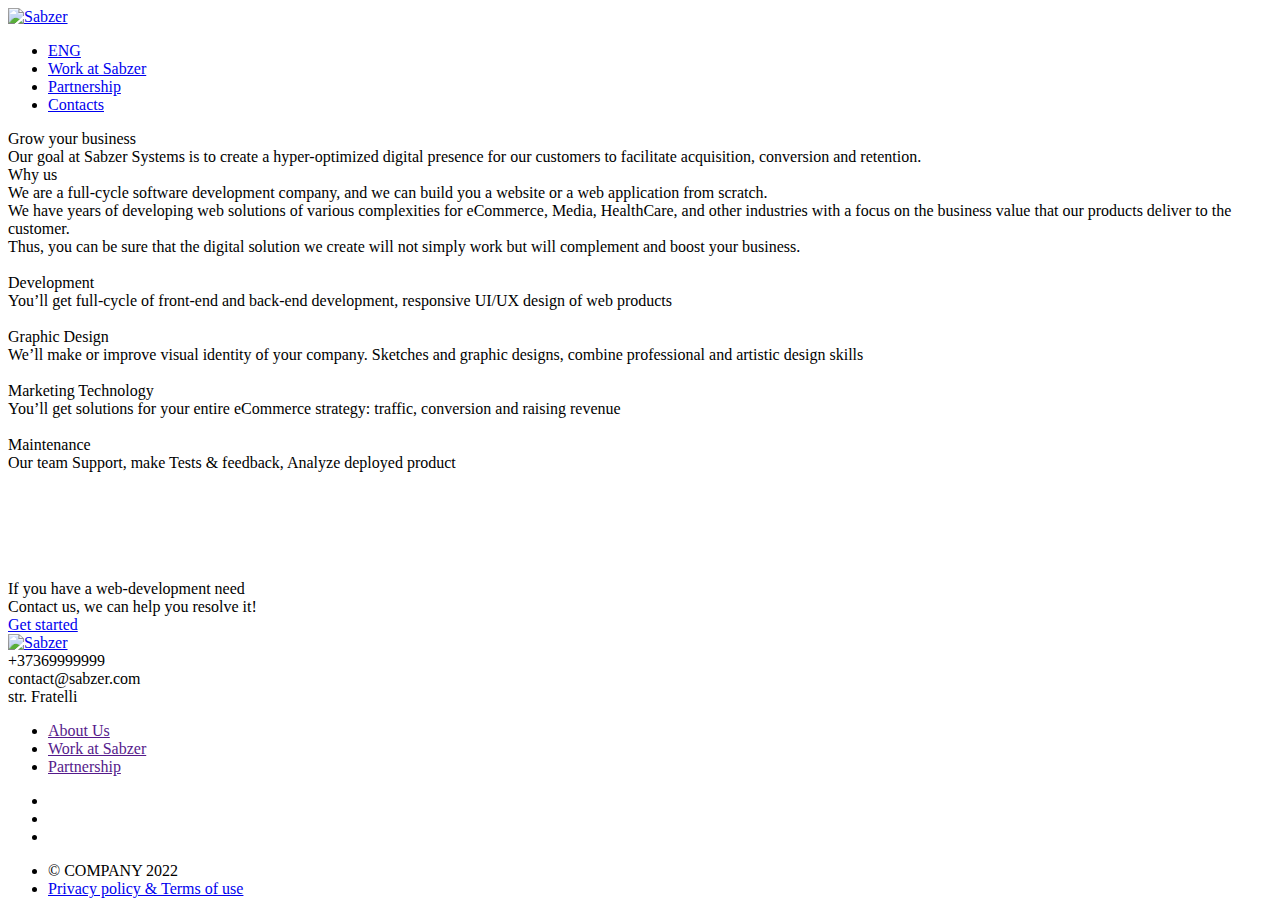
==== index.html @ 29bc1a70 "1" ====
<!DOCTYPE html>
<html lang="en">

<head>
    <meta charset="UTF-8">
    <meta http-equiv="X-UA-Compatible" content="IE=edge">
    <meta name="viewport" content="width=device-width, initial-scale=1.0">
    <link rel="stylesheet" href="./style/css.css">
    <title>Document</title>
</head>

<body>
    <!--------------------------------------bara de navigare------------------------------------------>
    <nav class="navbar">
        
                <div class="logo">
                    <a href="#">
                        <img src="./img/logo.svg" alt="Sabzer">
                    </a>
                </div>
                <ul class="menu">
                    <li><a href="#" class="menu-btn">ENG</a></li>
                    <li><a href="work_at.html" class="menu-btn">Work at Sabzer</a></li>
                    <li><a href="#" class="menu-btn">Partnership</a></li>
                    <li><a href="contacts.html" class="menu-btn">Contacts</a></li>
                </ul>
                <div class="burgher">
                    <div class="line1"></div>
                    <div class="line2"></div>
                    <div class="line3"></div>
                </div>
           
    </nav>

    <!--------------------------------------background------------------------------------------>
    <section class="intro">
        <div class="container">
            <div class="info">
                <div class="title">Grow your business</div>
                <div class="text">Our goal at Sabzer Systems is to create a hyper-optimized digital presence for our
                    customers to facilitate acquisition, conversion and retention.</div>
            </div>
        </div>
    </section>
    
    <section class="intro-1">
        <div class="container">
            <div class="row">

                <div class="info">
                    <div class="title">Why us</div>
                    <div class="text">We are a full-cycle software development company, and we can build you a website
                        or a
                        web application from scratch.</div>
                </div>

                <div class="info-1">
                    <div>We have years of developing web solutions of various complexities for eCommerce, Media,
                        HealthCare, and other industries with a focus on the business value that our products deliver to
                        the customer. </div>
                    <div>Thus, you can be sure that the digital solution we create will not simply work but will
                        complement and boost your business. </div>
                </div>
            </div>
        </div>
    </section>

    <!--------------------------------------servicii------------------------------------------>

    <section class="servicii">
        <div class="container">
            <div class="services">
                <div class="service">
                    <div class="box">
                        <img src="./img/development.png" alt="">
                    </div>
                    <div class="title">Development</div>
                    <div class="text">You’ll get full-cycle of front-end and back-end development, responsive UI/UX
                        design of web products</div>

                </div>
                <div class="service">
                    <div class="box">
                        <img src="./img/graphic.png" alt="">
                    </div>

                    <div class="title">Graphic Design</div>
                    <div class="text">We’ll make or improve visual identity of your company. Sketches and graphic
                        designs, combine professional and artistic design skills</div>

                </div>
                <div class="service">
                    <div class="box">
                        <img src="./img/Marketing.png" alt="">
                    </div>

                    <div class="title">Marketing Technology</div>
                    <div class="text">You’ll get solutions for your entire eCommerce strategy: traffic, conversion and
                        raising revenue</div>

                </div>
                <div class="service">
                    <div class="box">
                        <img src="./img/maintenance.png" alt="">
                    </div>

                    <div class="title">Maintenance</div>
                    <div class="text">Our team Support, make Tests & feedback,
                        Analyze deployed product</div>

                </div>
            </div>
        </div>
    </section>


    <!--------------------------------------logos------------------------------------------>


    <section class="logos">
        <div class="container">
            <div class="log">
                <div class="box_img"><img  src="./img/Nestle.png" alt=""></div>
                <div class="box_img"><img  src="./img/Apple.png" alt=""></div>
                <div class="box_img"><img  src="./img/Beco.png" alt=""></div>
                <div class="box_img"><img  src="./img/Amazon.png" alt=""></div>
                <div class="box_img"><img  src="./img/Google.png" alt=""></div>
                <div class="box_img"><img  src="./img/Walmart.png" alt=""></div>

            </div>
        </div>

    </section>

    <!--------------------------------------baner------------------------------------------>

    <section class="baner">
        <div class="container">
            <div class="title">If you have a web-development need</div>
            <div class="text">Contact us, we can help you resolve it!</div>
            <div class="btn">
                <a href="contact_us.html">Get started</a>
            </div>
        </div>
    </section>


    <!--------------------------------------footer------------------------------------------>

    <section class="footer">
        <div class="container">
            <div class="footer_info">

                <div class="footer_left">
                <a href="#">
                    <img class="logo_footer" src="./img/logo.svg" alt="Sabzer">
                </a>
                <div>+37369999999</div>
                <div>contact@sabzer.com</div>
                <div>str. Fratelli</div>
            </div>

            <div class="footer_right">

                <ul class="line1">
                    <li><a href="">About Us</a></li>
                    <li><a href="">Work at Sabzer</a></li>
                    <li><a href="">Partnership</a></li>
                </ul>

                <ul class="line2">
                    <li><a href=""><img src="./img/Facebook.png" alt=""></a></li>
                    <li><a href=""><img src="./img/Linkedin.png" alt=""></a></li>
                    <li><a href=""><img src="./img/Instagram.png" alt=""></a></li>
                </ul>

                <ul class="line2 privacy">
                    <li>© COMPANY 2022</li>
                    <li><a href="#">Privacy policy & Terms of use</a></li>
                </ul>





            </div>

            </div>
        </div>


    </section>


    <script src="js.js"></script>
</body>

</html>
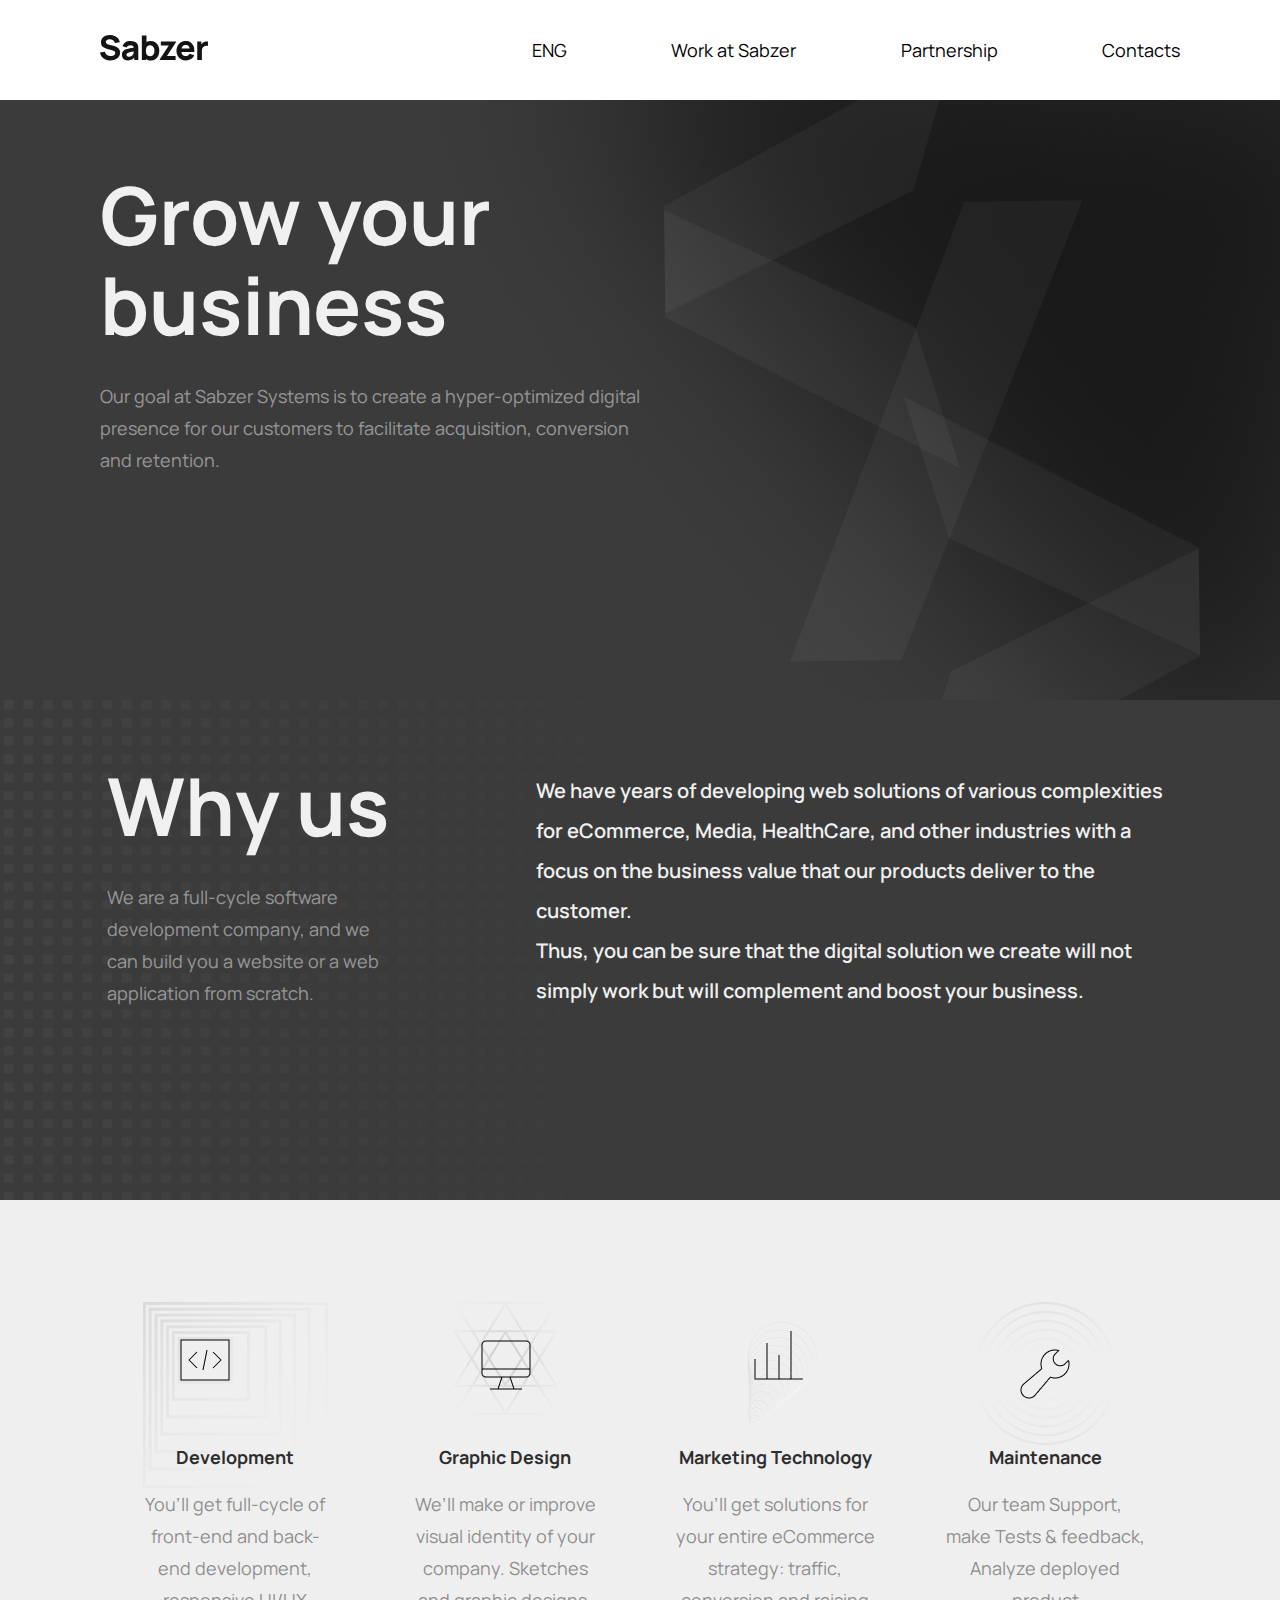
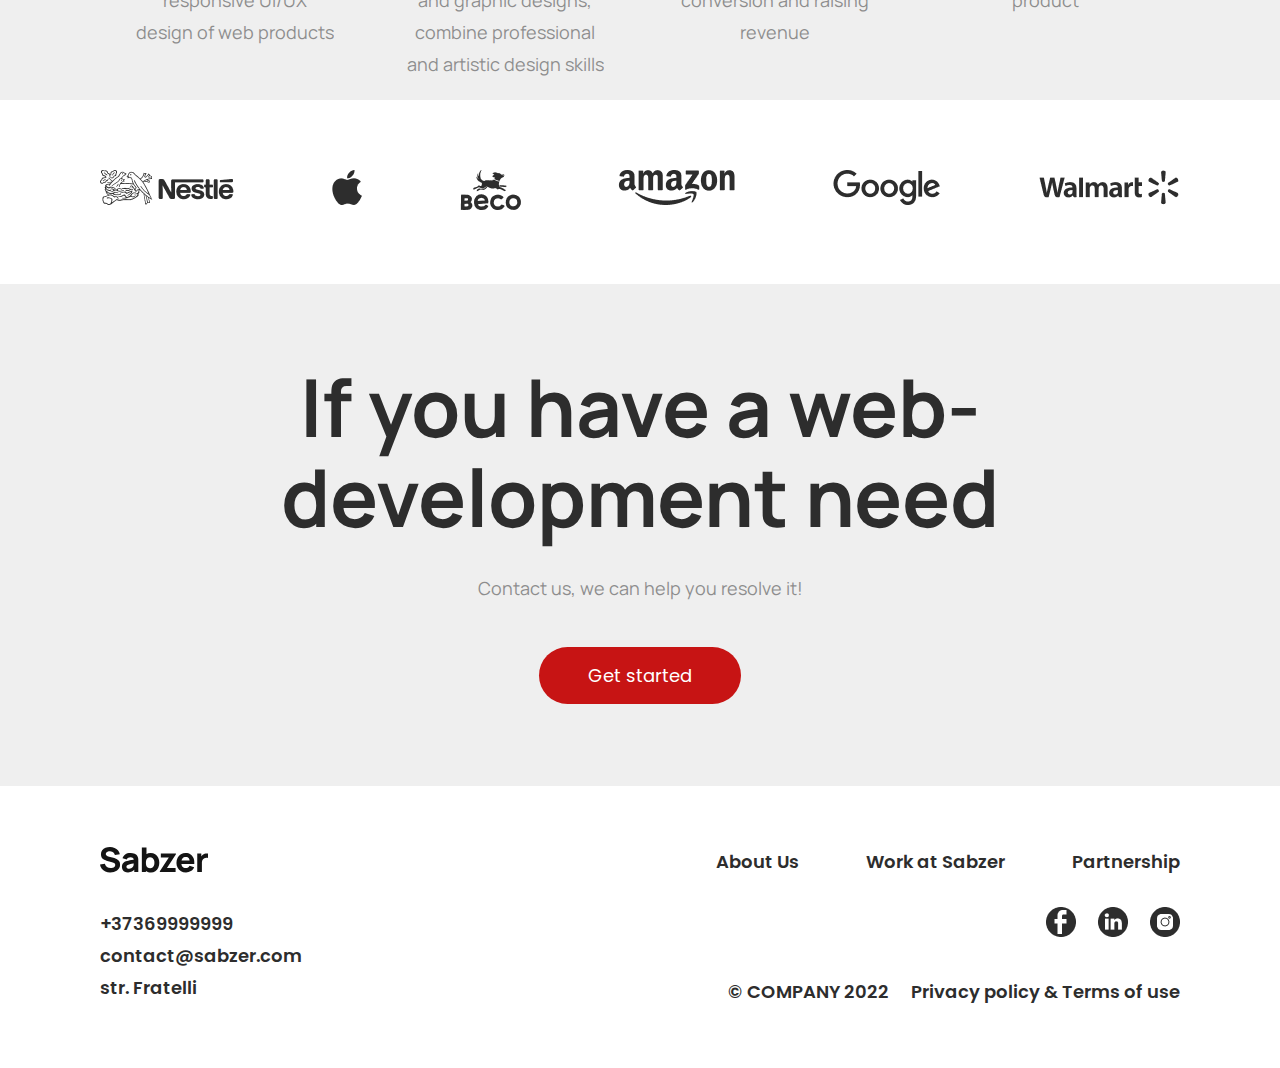
==== commit 29d5cbcc: "Update index.html" ====
--- a/index.html
+++ b/index.html
@@ -195,4 +195,4 @@
     <script src="js.js"></script>
 </body>
 
-</html>+</html> --- a/style/css.css
+++ b/style/css.css
@@ -0,0 +1,1218 @@
+/* manrope-regular - latin */
+@font-face {
+    font-family: 'Manrope';
+    font-style: normal;
+    font-weight: 400;
+    src: local(''),
+        url('../fonts/manrope-v12-latin-regular.woff2') format('woff2'),
+        /* Chrome 26+, Opera 23+, Firefox 39+ */
+        url('../fonts/manrope-v12-latin-regular.woff') format('woff');
+    /* Chrome 6+, Firefox 3.6+, IE 9+, Safari 5.1+ */
+}
+
+/* manrope-600 - latin */
+@font-face {
+    font-family: 'Manrope';
+    font-style: normal;
+    font-weight: 600;
+    src: local(''),
+        url('../fonts/manrope-v12-latin-600.woff2') format('woff2'),
+        /* Chrome 26+, Opera 23+, Firefox 39+ */
+        url('../fonts/manrope-v12-latin-600.woff') format('woff');
+    /* Chrome 6+, Firefox 3.6+, IE 9+, Safari 5.1+ */
+}
+
+/* manrope-700 - latin */
+@font-face {
+    font-family: 'Manrope';
+    font-style: normal;
+    font-weight: 700;
+    src: local(''),
+        url('../fonts/manrope-v12-latin-700.woff2') format('woff2'),
+        /* Chrome 26+, Opera 23+, Firefox 39+ */
+        url('../fonts/manrope-v12-latin-700.woff') format('woff');
+    /* Chrome 6+, Firefox 3.6+, IE 9+, Safari 5.1+ */
+}
+
+/* poppins-regular - latin */
+@font-face {
+    font-family: 'Poppins';
+    font-style: normal;
+    font-weight: 400;
+    src: local(''),
+        url('../fonts/poppins-v20-latin-regular.woff2') format('woff2'),
+        /* Chrome 26+, Opera 23+, Firefox 39+ */
+        url('../fonts/poppins-v20-latin-regular.woff') format('woff');
+    /* Chrome 6+, Firefox 3.6+, IE 9+, Safari 5.1+ */
+}
+
+/* poppins-600 - latin */
+@font-face {
+    font-family: 'Poppins';
+    font-style: normal;
+    font-weight: 600;
+    src: local(''),
+        url('../fonts/poppins-v20-latin-600.woff2') format('woff2'),
+        /* Chrome 26+, Opera 23+, Firefox 39+ */
+        url('../fonts/poppins-v20-latin-600.woff') format('woff');
+    /* Chrome 6+, Firefox 3.6+, IE 9+, Safari 5.1+ */
+}
+
+* {
+    margin: 0;
+    padding: 0;
+    box-sizing: border-box;
+    text-decoration: none;
+}
+
+*,
+*::after,
+*::before {
+    box-sizing: inherit;
+}
+
+body {
+    font-family: 'Manrope';
+    font-size: 16px;
+    font-weight: 400;
+    line-height: 1.2;
+    color: #2D2D2D;
+    margin: 0 auto;
+    max-width: 2560px;
+}
+
+.container,
+.navbar {
+    margin: 0 100px;
+    
+}
+
+/*silizare bara de navigare__________________________________________________________________________________________*/
+
+nav {
+    display: flex;
+    justify-content: space-between;
+    align-items: center;
+    height: 100px;
+    background-color: #FFFFFF;
+    margin-bottom: 0;
+}
+
+.menu {
+    display: flex;
+    justify-content: space-between;
+    width: 60%;
+ 
+
+}
+
+.menu li {
+    list-style: none;
+
+}
+
+.menu a {
+    color: #000000;
+    text-decoration: none;
+    line-height: 32px;
+    font-weight: 400;
+    font-size: 18px;
+    transition: all 0.2s ease;
+
+}
+
+.menu a:hover {
+    padding: 38px 60px;
+    background: rgba(210, 210, 210, 0.27);
+    border-radius: 16px;
+}
+
+.burgher {
+    display: none;
+    cursor: pointer;
+    transition: all 0.3s ease;
+}
+
+.burgher div {
+    width: 25px;
+    height: 3px;
+    background-color: #2D2D2D;
+    margin: 5px;
+    transition: all 0.3s ease;
+}
+
+.burgher:hover {
+    transform: scale(1.2);
+}
+
+@keyframes navLinkFade {
+    from {
+        opacity: 0;
+        transform: translateX(50px);
+    }
+
+    to {
+        opacity: 1;
+        transform: translateX(0px);
+    }
+}
+
+.toggle .line1 {
+    transform: rotate(-45deg) translate(-5px, 6px);
+}
+
+.toggle .line2 {
+    opacity: 0;
+}
+
+.toggle .line3 {
+    transform: rotate(45deg) translate(-5px, -6px);
+}
+
+/*silizare background__________________________________________________________________________________________*/
+
+.intro {
+    height: 600px;
+    background: url(../img/header.jpg) no-repeat center;
+    background-size: cover;
+}
+
+
+.intro .info {
+    width: 564px;
+    padding-top: 70px;
+}
+
+.title {
+    font-weight: 700;
+    font-size: 500%;
+    line-height: 90px;
+    color: #F0F0F0;
+
+}
+
+.text {
+    margin-top: 30px;
+    font-weight: 400;
+    font-size: 18px;
+    line-height: 32px;
+    color: #F0F0F0;
+    opacity: 0.5;
+
+}
+
+.row {
+    display: flex;
+    flex-flow: row wrap;
+    justify-content: center;
+    padding-top: 109px;
+    height: 250px;
+}
+
+.intro-1 {
+    height: 500px;
+    background: url(../img/why.jpg) no-repeat center;
+    background-size: cover;
+}
+
+.intro-1 .info {
+    max-width: 283px;
+    margin-right: 146px;
+    flex: 1;
+}
+
+.row .info-1 {
+
+    flex: 1;
+    max-width: 638px;
+    font-weight: 600;
+    font-size: 20px;
+    line-height: 40px;
+    padding-top: 10px;
+    color: #F0F0F0;
+}
+
+/*silizare servicii__________________________________________________________________________________________*/
+
+
+.servicii {
+    height: 500px;
+    background-color: #EFEFEF;
+}
+
+.services,
+.D_info {
+    display: flex;
+    flex-direction: row;
+    justify-content: space-around;
+    flex-wrap: wrap;
+    padding-top: 102px;
+
+}
+
+.service {
+    width: 200px;
+    height: 268px;
+    box-sizing: border-box;
+
+}
+
+.service .title {
+    font-weight: 700;
+    font-size: 18px;
+    line-height: 32px;
+    text-align: center;
+    color: #2D2D2D;
+}
+
+.service .text {
+    margin-top: 15px;
+    font-weight: 400;
+    font-size: 18px;
+    line-height: 32px;
+    text-align: center;
+    color: #2D2D2D;
+    opacity: 0.5;
+}
+
+.service .box {
+    text-align: center;
+    height: 139px;
+
+
+}
+
+.service .box img {
+    background-size: cover;
+    display: inline-block;
+}
+
+
+
+/*silizare logos__________________________________________________________________________________________*/
+
+.logos {
+    height: 100%;
+}
+
+
+.log {
+    display: flex;
+    flex-direction: row;
+    justify-content: space-between;
+    flex-wrap: wrap;
+    padding: 60px 0px;
+}
+.box_img{
+    box-sizing: border-box;
+    justify-content: space-between;
+    text-align: center;
+    padding: 10px 0 10px 0;
+}
+
+.box_img img {
+
+    background-size: cover;
+
+}
+
+/*silizare baner__________________________________________________________________________________________*/
+
+.baner {
+    text-align: center;
+    background-color: #EFEFEF;
+    height: 100%;
+}
+
+.baner .title {
+    color: #2D2D2D;
+    padding-top: 78px;
+
+}
+
+.baner .text {
+    color: #2D2D2D;
+}
+
+.btn {
+    padding: 56px 0 94px 0;
+
+}
+
+.btn a,
+.button {
+    text-align: center;
+    padding: 16px 49px;
+    background-color: #C71414;
+    border-radius: 32px;
+    text-decoration: none;
+    color: #FFFFFF;
+    font-family: 'Poppins';
+    font-weight: 400;
+    font-size: 18px;
+    line-height: 32px;
+    border: 0px;
+    transition: all 0.3s ease-in;
+}
+
+.btn a:hover,
+.button:hover {
+    font-weight: 600;
+    font-size: 20px;
+    color: #2D2D2D;
+}
+
+
+
+
+/*silizare footer__________________________________________________________________________________________*/
+
+.footer {
+    height: 100%;
+}
+
+.logo_footer {
+    margin-bottom: 24px;
+}
+
+.footer_info,
+.contact_row {
+    display: flex;
+    flex-flow: row wrap;
+    padding: 60px 0;
+    justify-content: space-between;
+    font-family: 'Poppins';
+    font-weight: 600;
+    font-size: 18px;
+    line-height: 32px;
+
+}
+
+.footer_right li {
+    list-style: none;
+    display: inline-block;
+}
+
+.footer_right li a {
+    text-align: right;
+    display: block;
+    color: #2D2D2D;
+    font-size: 18px;
+    margin-left: 63px;
+    font-weight: 700;
+    line-height: 24px;
+
+}
+
+.line2 {
+    text-align: right;
+    margin-top: 29px;
+}
+
+.line2 li {
+    list-style: none;
+    display: inline-block;
+}
+
+.line2 li a {
+
+    display: block;
+    color: #2D2D2D;
+    margin-left: 18px;
+
+}
+
+/*silizare background page Contact Us __________________________________________________________________________________________*/
+
+.intro_2 {
+    height: 100%;
+    background: url(../img/1.png) no-repeat center;
+    background-size: cover;
+    background-color: #EFEFEF;
+}
+
+.intro_2 .tile {
+    color: #2D2D2D;
+}
+
+.intro_2 .info {
+    width: 728px;
+    padding-top: 70px;
+}
+
+.intro_2 .title {
+
+    color: #2D2D2D;
+
+}
+
+.intro_2 .text {
+
+    color: #2D2D2D;
+
+
+}
+
+
+/*silizare Description_________________________________________________________________________________________*/
+
+
+.description {
+    background-color: #EFEFEF;
+    height: 100%;
+}
+
+.general {
+    padding-top: 73px;
+}
+
+.general .title {
+    color: #2D2D2D;
+    text-align: center;
+}
+
+.general .text {
+    color: #2D2D2D;
+    text-align: center;
+}
+
+.subtitle {
+    font-family: 'Manrope';
+    font-weight: 700;
+    font-size: 60px;
+    line-height: 32px;
+    color: #000000;
+    padding-top: 53px;
+
+}
+
+
+
+.D_info {
+    padding-top: 53px;
+    justify-content: space-between;
+}
+
+.d_item {
+    width: 230px;
+    box-sizing: border-box;
+
+}
+
+.d_item .title {
+    font-weight: 700;
+    font-size: 18px;
+    line-height: 32px;
+    text-align: left;
+    color: #2D2D2D;
+}
+
+.d_item .text {
+    margin-top: 0px;
+    font-weight: 400;
+    font-size: 18px;
+    line-height: 32px;
+    text-align: left;
+    color: #2D2D2D;
+    opacity: 0.5;
+}
+
+.D_info .text {
+    margin-top: 0;
+    text-align: left;
+
+    width: 230px;
+    box-sizing: border-box;
+}
+
+
+
+
+/*silizare FORM CONTACT uS_________________________________________________________________________________________*/
+
+.contact_us .subtitle {
+    text-align: center;
+    padding: 80px 0;
+}
+
+.contact_form {
+    background-color: #EFEFEF;
+    height: 100%;
+}
+
+.container .form {
+    padding-top: 0;
+    padding-right: 125px;
+}
+
+.form .title {
+    color: #2D2D2D;
+    width: 100%;
+
+}
+
+.form .text {
+    letter-spacing: 0.25px;
+    color: #404040;
+    opacity: 0.99;
+    width: 498px;
+    height: 88px;
+    padding-top: 6px;
+    font-weight: 700;
+    line-height: 28px;
+
+
+}
+
+.container .row {
+    padding: 61px 0 90px;
+    height: unset;
+    max-width: 100%;
+    
+}
+
+
+.row .form {
+    flex: 1;
+}
+.row .form_2{
+    flex: 1;
+}
+
+form {
+   
+    width: 307px;
+    padding: 14px 0 60px 0;
+}
+
+.input-group {
+    margin-bottom: 12px;
+    position: relative;
+}
+
+input,
+textarea {
+    width: 100%;
+    padding: 10px 0 10px 10px;
+    outline: 0;
+    border: 1px solid #D1D1D1;
+    color: #000000;
+    background-color: #FFFFFF;
+    font-size: 14px;
+}
+
+label {
+
+    height: 100%;
+    position: absolute;
+    align-items: center;
+    bottom: -10px;
+    left: 40px;
+    right: 0;
+    opacity: 0.5;
+    transition: 0.2s;
+}
+
+.input-group img {
+    padding-right: 5px;
+    position: inherit;
+    margin-left: -30px;
+}
+
+.columne {
+    display: flex;
+    align-items: center;
+    justify-content: space-between;
+}
+
+.columne .input-group {
+    flex-basis: 45%;
+}
+
+input:focus~label,
+input:valid~label,
+textarea:focus~label,
+textarea:valid~label {
+    opacity: 0;
+}
+
+.checkbox {
+    display: inline-flex;
+    align-items: center;
+    cursor: pointer;
+    color: #404040;
+    opacity: 1;
+    font-size: 14px;
+    line-height: 28px;
+
+}
+
+
+.checkbox a,
+.text a {
+    color: #4743E0;
+
+}
+
+.checkbox__input {
+    height: 24px;
+    width: 24px;
+    margin: 10px 15px 0 -40px;
+    border: 1px solid #D1D1D1;
+}
+
+.checkbox__box {
+    margin-top: 15px;
+
+}
+
+.button {
+    padding: 16px 77px;
+    
+}
+.button_contact{
+    margin: 48px 0 0 0;
+}
+
+
+
+
+.now{
+    display: none;
+}
+
+
+.form_succes{
+    text-align: center;
+    display: none;
+}
+.form_succes .title{
+    color: #2D2D2D;
+    padding-top: 266px;
+
+  
+}
+.form_succes .text{
+    color: #404040;
+    padding-bottom: 280px;
+}
+
+
+
+
+
+/*silizare _Contacts_________________________________________________________________________________________*/
+
+
+
+.contacts {
+    background-color: #EFEFEF;
+    height: 100%;
+}
+
+.contacts .row {
+    padding-top: 86px;
+    justify-content: space-between;
+}
+
+.contact_title {
+    flex: 1;
+    font-size: 18px;
+    line-height: 32px;
+    font-weight: 600;
+    margin-right: 30px;
+}
+
+.contact_title img {
+    margin-bottom: 60px;
+}
+
+.contact_info {
+    flex: 1;
+    font-weight: 500;
+    font-size: 20px;
+    line-height: 40px;
+    color: #404040;
+    padding-top: 11px;
+    max-width: 535px;
+}
+
+
+/*silizare _Work background_________________________________________________________________________________________*/
+
+.work_background {
+    height: 100%;
+    background-color: #EFEFEF;
+    padding-bottom: 10px;
+}
+
+.work_background .title {
+    color: #2D2D2D;
+    max-width: 530px;
+    padding-top: 82px;
+}
+
+.work_background .btn {
+    margin: 42px 0 97px 0;
+}
+
+.btn .refer {
+    color: #2B2B2B;
+    background-color: transparent;
+    border: 1px solid #2D2D2D;
+    border-radius: 32px;
+    margin-left: 18px;
+}
+
+.work_background .text {
+    margin-top: 0;
+    color: #2D2D2D;
+    text-align: right;
+}
+
+.job {
+    height: 155px;
+    background-color: #F7F7F7;
+    margin-top: 26px;
+}
+
+.job .info {
+    padding: 40px 0 40px 40px;
+}
+
+.job .job_title {
+    padding-bottom: 11px;
+    font-weight: 600;
+    font-size: 18px;
+    line-height: 32px;
+
+}
+
+.job .text {
+    text-align: left;
+}
+
+.refer_friend {
+    width: 100%;
+    height: 200px;
+    background-color: #FFFFFF;
+    margin: 94px 0 93px 0;
+}
+
+.refer_friend .row {
+    justify-content: space-between;
+    padding-top: 80px;
+    
+
+}
+
+.refer_title {
+    font-weight: 700;
+    font-size: 41px;
+    line-height: 32px;
+    color: #000000;
+}
+
+.refer_info .text {
+    text-align: left;
+}
+
+.refer_friend .btn {
+    margin: 16px 0 0 0;
+    align-items: center;
+    padding: 0;
+}
+
+
+
+/*responsive----------------------------------------------------*/
+
+
+@media screen and (max-width:1200px) {
+    .box_img{
+        width: 30%;
+        align-items: center;
+    }
+    }
+
+    @media screen and (max-width:1100px) {
+        .refer_friend{
+            height: 100%;
+            
+        }
+        .refer_friend .row{
+            padding: 0;
+        }
+        .btn .refer{
+    margin: 0;
+        }
+        .refer_title{
+            font-size: 35px;
+            line-height: 45px
+        }
+    }
+    
+
+@media screen and (max-width:1040px) {
+    .row .info-1{
+    font-size: 14px;
+    line-height: 30px;
+    }
+
+    .servicii{
+        height: 100%;
+    }
+    .service {
+        width: 40%;
+        height: 100%;
+        justify-content: space-between;
+        margin-top: 30px;
+    }
+    .services{
+        padding-top: 0;
+    }
+    .container{
+        padding:60px 0 60px 0;
+    }
+    
+
+}
+
+@media screen and (max-width:1024px) {
+    .menu {
+        width: 80%;
+    }
+
+    .subtitle {
+        font-size: 30px;
+        line-height: normal;
+        padding-top: 53px;
+    
+    }
+
+
+    .contact_us .subtitle{
+        font-size: 60px;
+    }
+    
+    .contact_form .form_succes .title{
+        padding-top: 100px;
+    }
+    .contact_form .form_succes .text {
+        padding-bottom: 100px;
+    }
+     .contacts .row{
+        display: unset;
+    }
+    .contact_info {
+        font-size: 14px;
+    }
+    .contact_title img {
+        margin-bottom: 30px;
+        width: 50%;
+    }
+
+}
+
+@media screen and (max-width:915px) {
+    .menu {
+        width: 60%;
+    }
+
+    .intro-1 .title{
+        font-size: 60px;
+
+    }
+    .intro-1 .text{
+        font-size: 14px;
+    }
+    .row .info-1{
+        font-size: 12px;
+        line-height: 25px;
+        }
+
+            .container{
+                padding:40px 0 40px 0;
+            }
+        
+
+
+}
+
+
+@media screen and (max-width:768px) {
+    body {
+        overflow-x: hidden;
+    }
+
+    .menu {
+        position: absolute;
+        right: 0px;
+        height: 50vh;
+        top: 100px;
+        background-color: #FFFFFF;
+        display: flex;
+        flex-direction: column;
+        align-items: center;
+        width: 60%;
+        transform: translateX(100%);
+        transition: transform 0.5s ease-in;
+        display: none;
+    }
+
+    .menu a:hover {
+        padding: 0;
+        background: transparent;
+    }
+
+    .menu li {
+        opacity: 0;
+    }
+
+    .burgher {
+        display: block;
+    }
+    .nav-active{
+        display: flex;
+    }
+
+
+    .intro .info{
+        width: 265px;
+        padding-top: 35px;
+        
+    }
+    .intro-1 .title ,.title{
+        font-size: 40px;
+        line-height: 45px;
+    }
+    .intro-1 .text,.info-1{
+        padding-top: 10px;
+        
+    }
+    
+    .intro{
+        height: 50vh;
+    }
+    .intro-1{
+        height: 100%;
+       
+    }
+    .intro-1 .info{
+        margin-right: 40px;
+    }
+    .intro-1 .row{
+        padding: 40px 0 40px 0;
+        display:inline-table;
+    }
+    .row .info-1{
+        line-height: 20px;
+    }
+
+
+
+    .service .box{
+        height: 100px;
+    }
+    .service .box img{
+        width: 100px;
+       
+    }
+   
+    .text,
+    .service .text{
+        margin: 0;
+        font-size: 12px;
+        line-height: 25px;
+
+    }
+    .service .title{
+        font-size: 14px;
+    }
+
+    .box_img{
+        width: 35%;
+    }
+    .btn a, .button{
+        font-size: 16px;
+        padding: 10px 30px;
+       }
+       .btn{
+        padding: 25px 0 45px 0;
+       }
+
+       .footer_info,
+       .contact_row {
+           padding: 0;
+        
+       }
+   
+       .footer_right li a {
+           margin-left: 5px;
+           
+       }
+       .line1{
+           text-align: right;
+       }
+   .footer_info ul li a  ,div{
+       justify-content: space-between;
+       font-size: 12px;
+   }
+
+   .intro_2 .text {
+    width: 50%;
+}
+.intro_2 .info {
+    padding-top: 25px;
+    width: 100%;
+}
+
+.d_item .text , .d_item .title{
+    font-size: 12px;
+}
+.subtitle{
+    font-size: 18px;
+    padding-top: 20px;
+}
+.D_info{
+    padding-top: 10px;
+}
+.general{
+    padding-top: 25px;
+}
+.contact_us .subtitle{
+    font-size: 40px;
+    padding: 40px 0;
+}
+
+.container .row{
+    justify-content: left;
+    display: unset;
+}
+
+.container .form , .container .text {
+    width: 100%;
+    padding-right: 100px;
+}
+.now{
+    display: none!important;
+}
+  
+.container{
+    padding:30px 0 30px 0;
+}
+    
+}
+
+
+@media screen and (max-width:650px) {
+    .footer_info{
+        display: unset;
+    flex-flow: unset;
+ justify-content: none;
+
+    }
+    .line1{
+        text-align: left;
+    }
+    .line2 {
+        text-align: left;
+        margin-top: 10px;
+    }
+    .footer_right li a {
+        margin: 10px 10px 0 0;
+        
+    }
+    .line2 li{
+        padding-right: 10px;
+    }
+    .privacy li{
+        font-size: 10px;
+    }
+    .privacy li a{
+        padding-bottom: 20px;
+    }
+    
+}
+
+@media screen and (max-width:545px) {
+    .container .form , .container .text {
+        padding:0;
+    }
+}
+
+
+@media screen and (max-width:460px) {
+
+    .container,
+    .navbar {
+        margin: 0 25px;
+    }
+    .service .box img{
+        transform: scale(0.7);
+    }
+    .box_img{
+        width: 100%;
+    }
+    .box_img img{
+        transform: scale(0.7);
+    }
+    .footer{
+        height: 100%;
+    }
+    .intro_2 .text {
+        width: 100%;
+    }
+    .contact_us .subtitle{
+        font-size: 30px;
+        padding: 20px 0;
+    }
+    .form_2 form{
+        width: 90%;
+    }
+}
+
+.nav-active {
+    transform: translateX(0%);
+}
+
+
+
+
+
+
+
+
+
+
+
+
+
+
+
+
+
+
+
+    
+   
+    
+    
+    
+           
+      
+            
+            
+         
+     
+          
+            
+            
+
+           
+              
+         
+            
+          
+            
+            
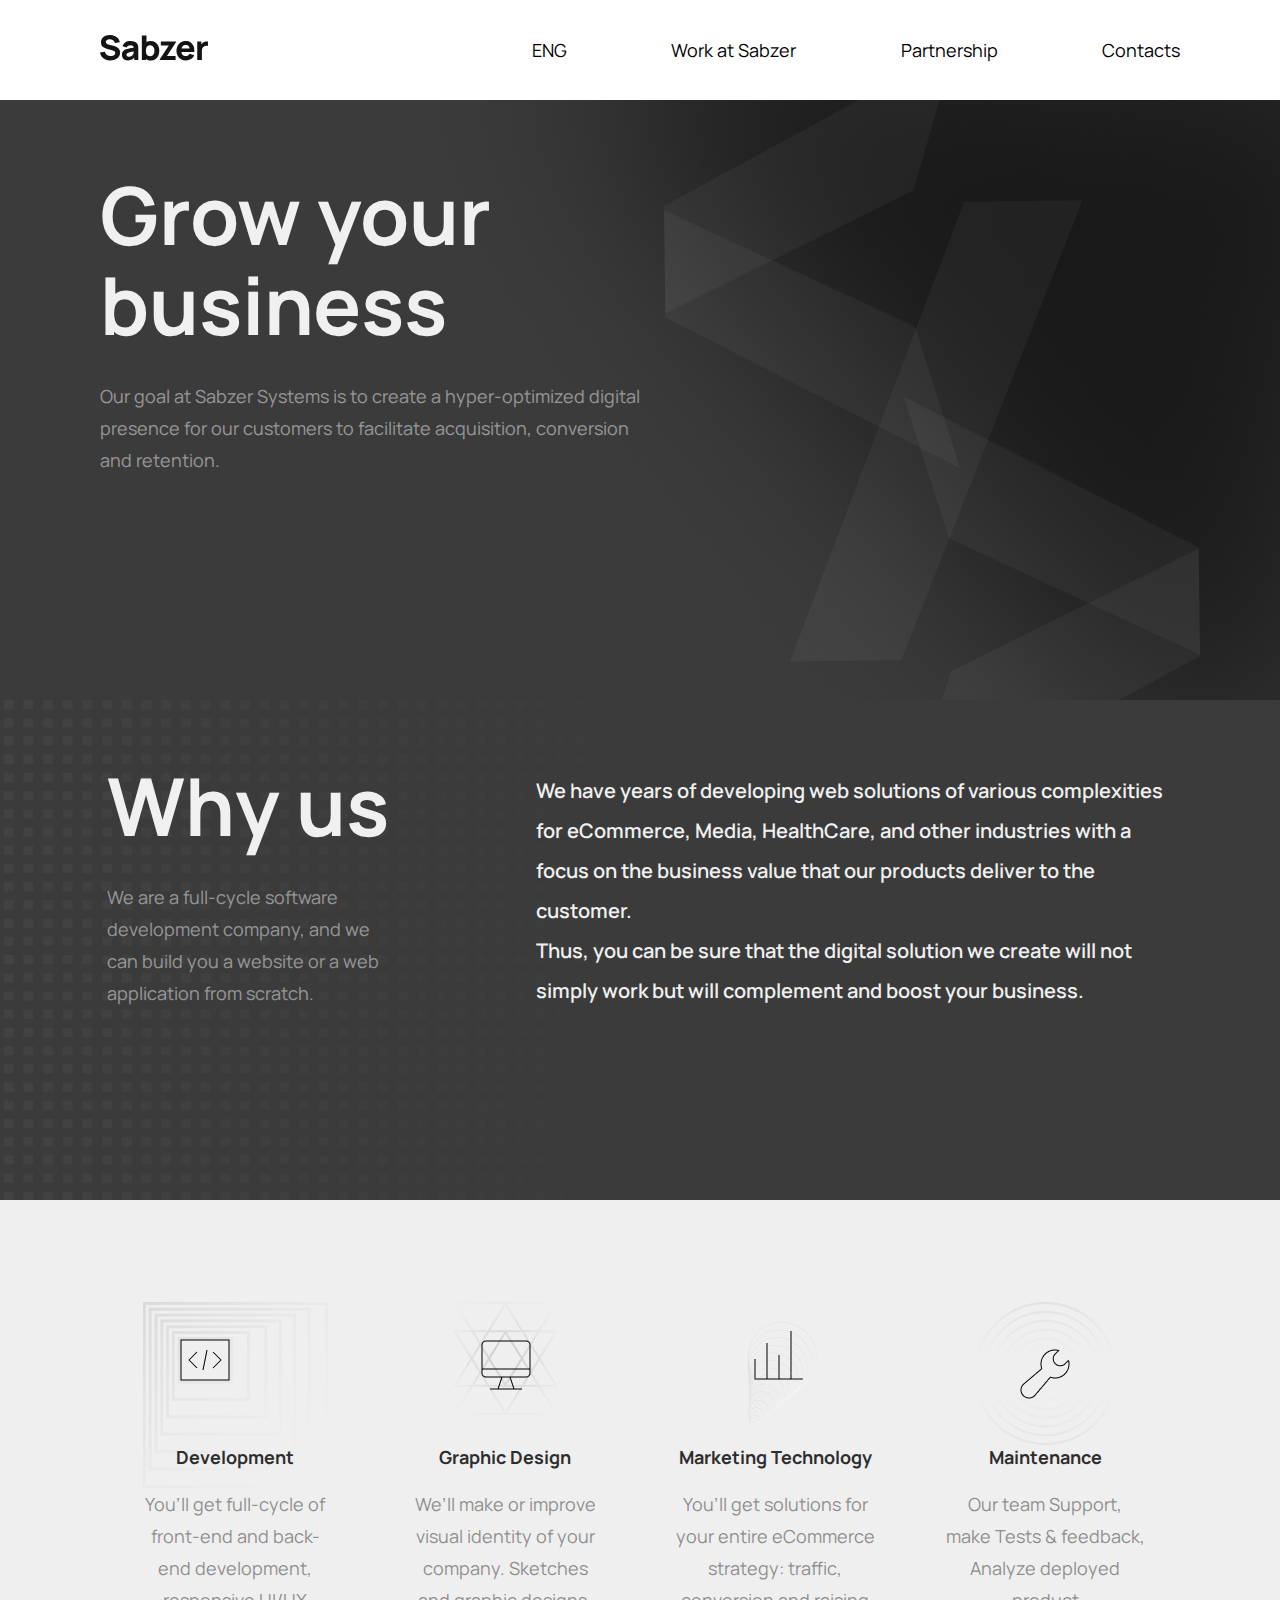
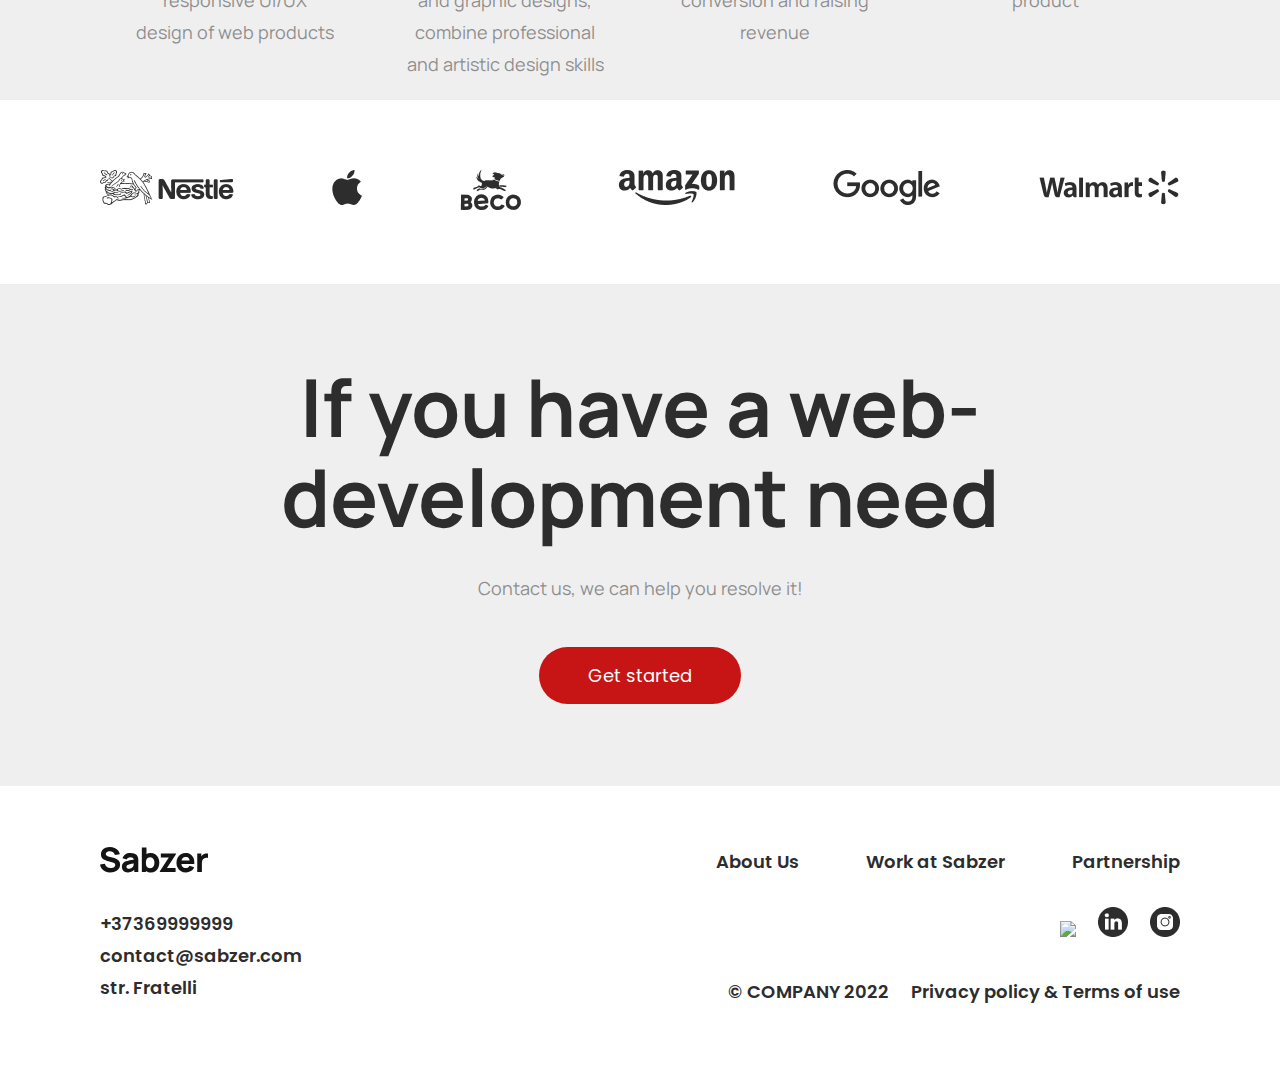
==== commit ca46f925: "Update index.html" ====
--- a/index.html
+++ b/index.html
@@ -169,7 +169,7 @@
                 </ul>
 
                 <ul class="line2">
-                    <li><a href=""><img src="./img/Facebook.png" alt=""></a></li>
+                    <li><a href=""><img src="./img/Facebook.svg"></a></li>
                     <li><a href=""><img src="./img/Linkedin.png" alt=""></a></li>
                     <li><a href=""><img src="./img/Instagram.png" alt=""></a></li>
                 </ul>
@@ -178,10 +178,6 @@
                     <li>© COMPANY 2022</li>
                     <li><a href="#">Privacy policy & Terms of use</a></li>
                 </ul>
-
-
-
-
 
             </div>
 
--- a/style/css.css
+++ b/style/css.css
@@ -422,6 +422,7 @@
 
 }
 
+
 /*silizare background page Contact Us __________________________________________________________________________________________*/
 
 .intro_2 {
@@ -489,7 +490,7 @@
 
 
 .D_info {
-    padding-top: 53px;
+    padding: 53px 0 48px 0;
     justify-content: space-between;
 }
 
@@ -823,6 +824,11 @@
     padding: 0;
 }
 
+
+
+#button_contact{
+    margin-top: 60px;
+}
 
 
 /*responsive----------------------------------------------------*/
@@ -959,6 +965,10 @@
         transition: transform 0.5s ease-in;
         display: none;
     }
+    .nav-active {
+        transform: translateX(0%);
+    }
+    
 
     .menu a:hover {
         padding: 0;
@@ -1061,6 +1071,7 @@
 
    .intro_2 .text {
     width: 50%;
+    opacity: 1;
 }
 .intro_2 .info {
     padding-top: 25px;
@@ -1172,9 +1183,6 @@
     }
 }
 
-.nav-active {
-    transform: translateX(0%);
-}
 
 
 
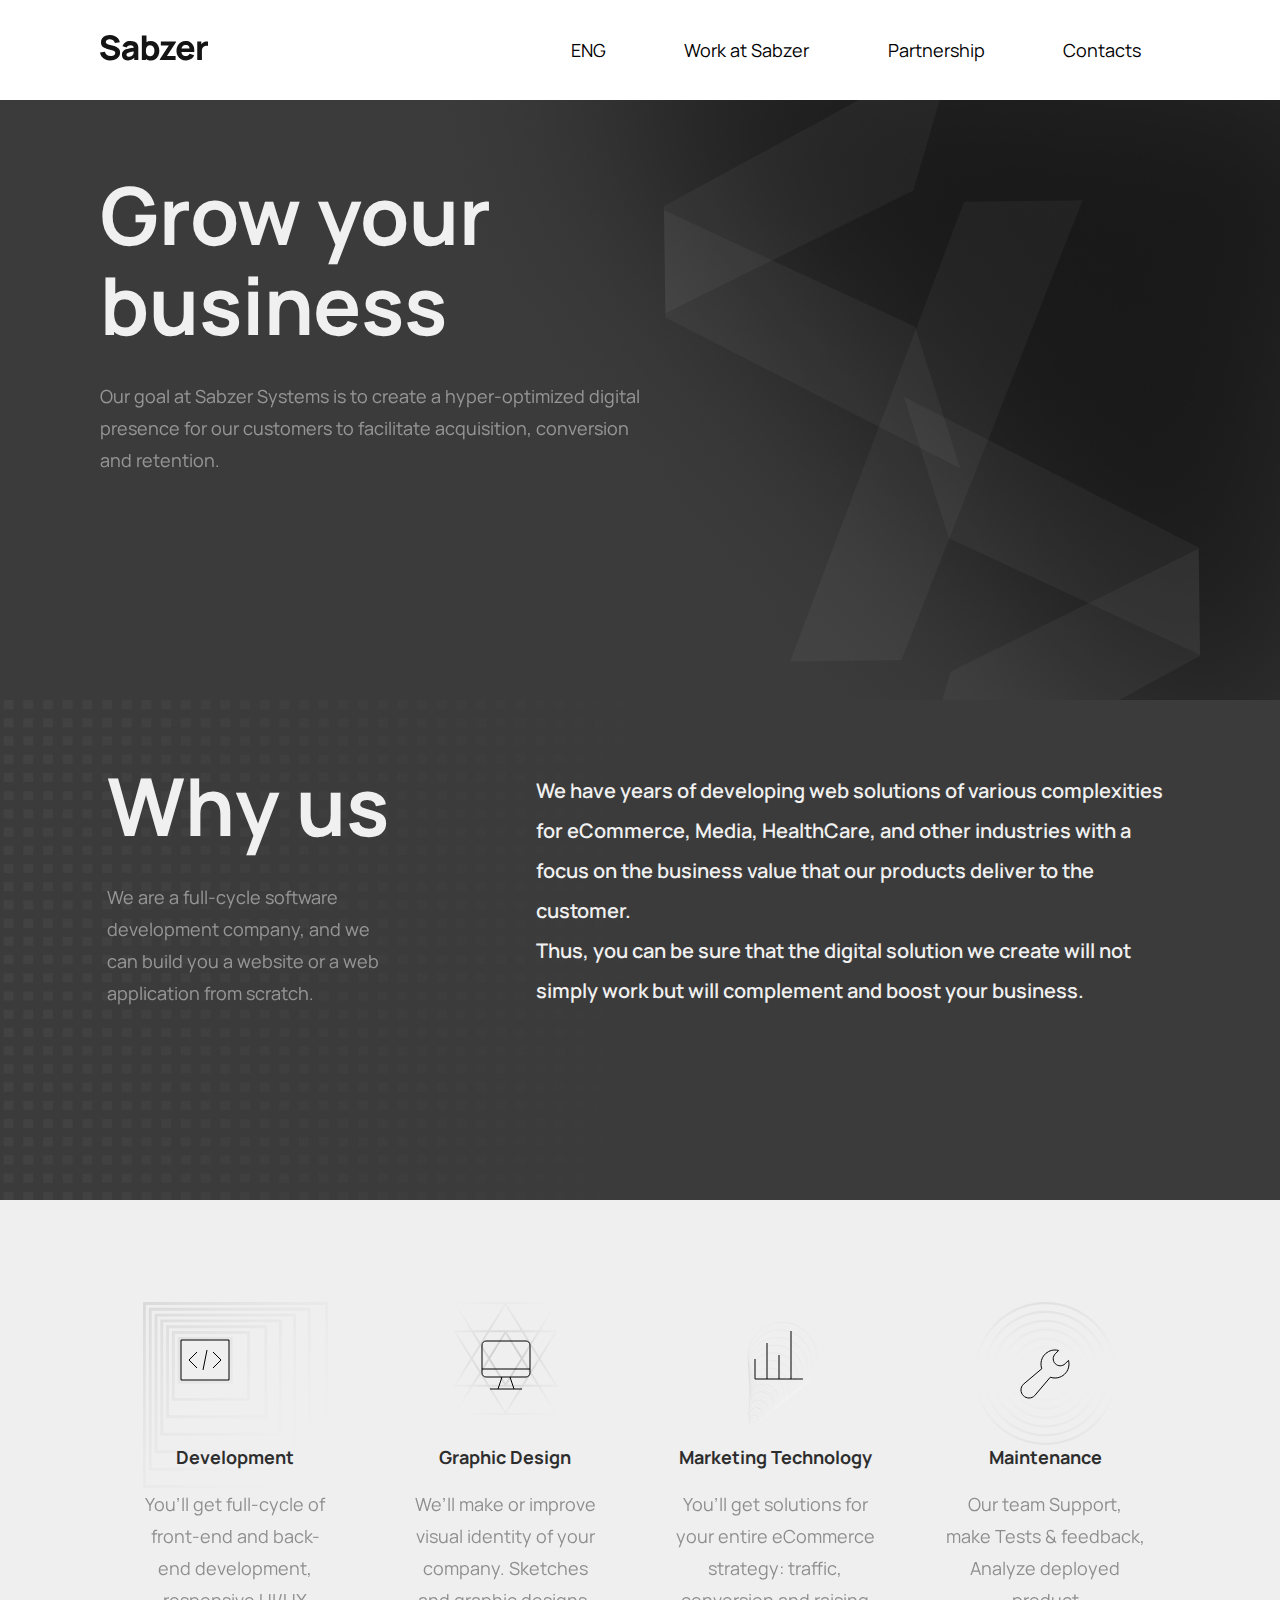
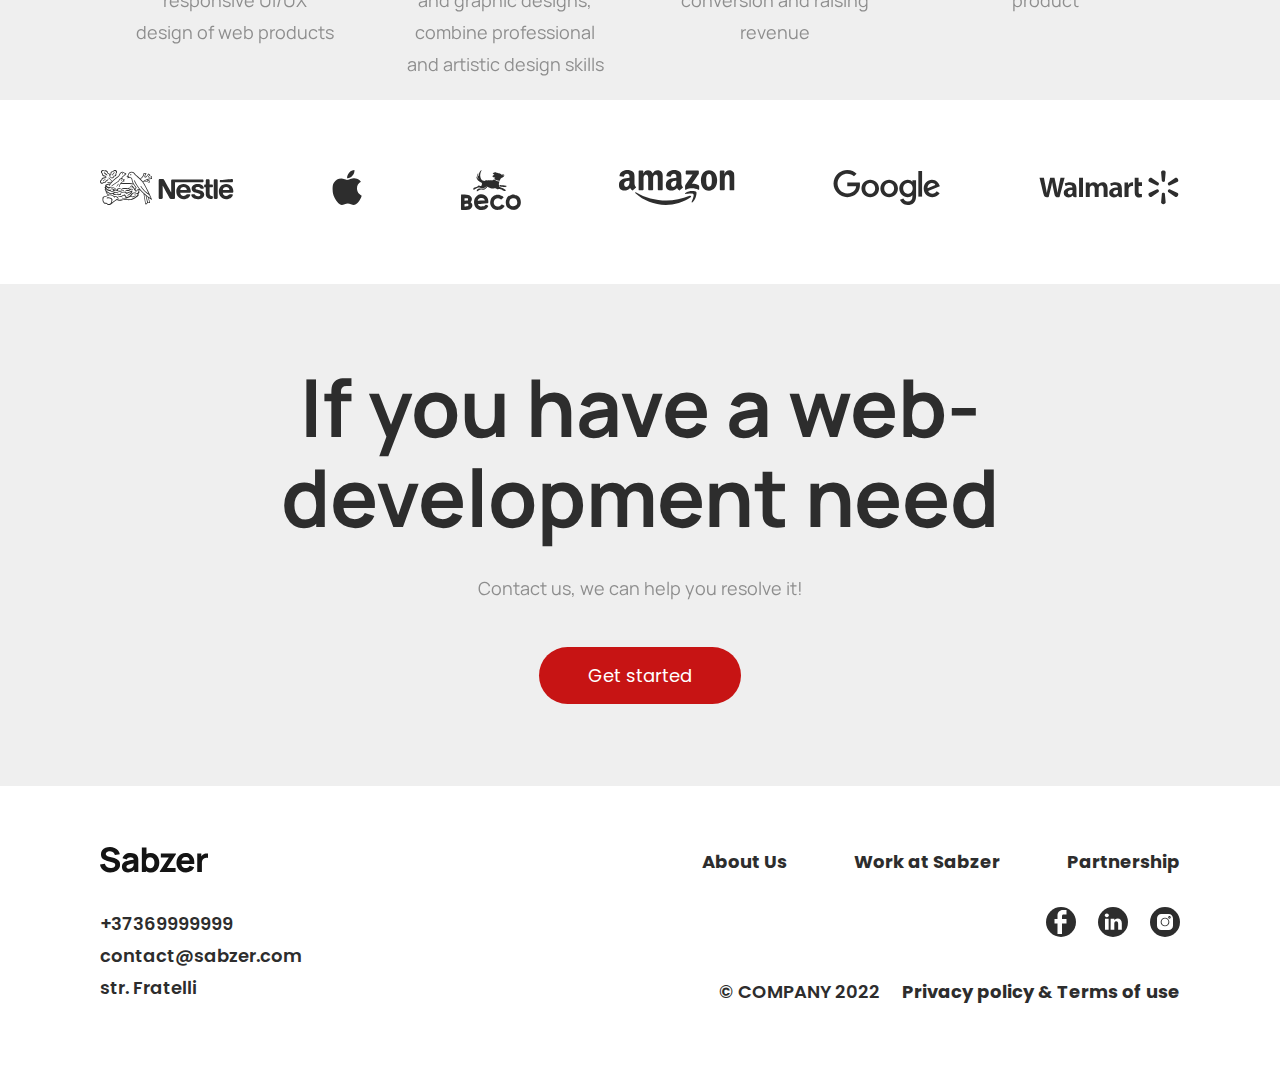
==== commit cdba20d3: "finish!" ====
--- a/index.html
+++ b/index.html
@@ -72,7 +72,7 @@
             <div class="services">
                 <div class="service">
                     <div class="box">
-                        <img src="./img/development.png" alt="">
+                        <img src="./img/development.svg" alt="">
                     </div>
                     <div class="title">Development</div>
                     <div class="text">You’ll get full-cycle of front-end and back-end development, responsive UI/UX
@@ -81,7 +81,7 @@
                 </div>
                 <div class="service">
                     <div class="box">
-                        <img src="./img/graphic.png" alt="">
+                        <img src="./img/graphic.svg" alt="">
                     </div>
 
                     <div class="title">Graphic Design</div>
@@ -91,7 +91,7 @@
                 </div>
                 <div class="service">
                     <div class="box">
-                        <img src="./img/Marketing.png" alt="">
+                        <img src="./img/Marketing.svg" alt="">
                     </div>
 
                     <div class="title">Marketing Technology</div>
@@ -101,7 +101,7 @@
                 </div>
                 <div class="service">
                     <div class="box">
-                        <img src="./img/maintenance.png" alt="">
+                        <img src="./img/maintenance.svg" alt="">
                     </div>
 
                     <div class="title">Maintenance</div>
@@ -120,12 +120,12 @@
     <section class="logos">
         <div class="container">
             <div class="log">
-                <div class="box_img"><img  src="./img/Nestle.png" alt=""></div>
-                <div class="box_img"><img  src="./img/Apple.png" alt=""></div>
-                <div class="box_img"><img  src="./img/Beco.png" alt=""></div>
-                <div class="box_img"><img  src="./img/Amazon.png" alt=""></div>
-                <div class="box_img"><img  src="./img/Google.png" alt=""></div>
-                <div class="box_img"><img  src="./img/Walmart.png" alt=""></div>
+                <div class="box_img"><img  src="./img/Nestle.svg" alt=""></div>
+                <div class="box_img"><img  src="./img/Apple.svg" alt=""></div>
+                <div class="box_img"><img  src="./img/Beco.svg" alt=""></div>
+                <div class="box_img"><img  src="./img/Amazon.svg" alt=""></div>
+                <div class="box_img"><img  src="./img/Google.svg" alt=""></div>
+                <div class="box_img"><img  src="./img/Walmart.svg" alt=""></div>
 
             </div>
         </div>
@@ -170,8 +170,8 @@
 
                 <ul class="line2">
                     <li><a href=""><img src="./img/Facebook.svg"></a></li>
-                    <li><a href=""><img src="./img/Linkedin.png" alt=""></a></li>
-                    <li><a href=""><img src="./img/Instagram.png" alt=""></a></li>
+                    <li><a href=""><img src="./img/Linkedin.svg" alt=""></a></li>
+                    <li><a href=""><img src="./img/Instagram.svg" alt=""></a></li>
                 </ul>
 
                 <ul class="line2 privacy">
--- a/style/css.css
+++ b/style/css.css
@@ -1,63 +1,4 @@
-/* manrope-regular - latin */
-@font-face {
-    font-family: 'Manrope';
-    font-style: normal;
-    font-weight: 400;
-    src: local(''),
-        url('../fonts/manrope-v12-latin-regular.woff2') format('woff2'),
-        /* Chrome 26+, Opera 23+, Firefox 39+ */
-        url('../fonts/manrope-v12-latin-regular.woff') format('woff');
-    /* Chrome 6+, Firefox 3.6+, IE 9+, Safari 5.1+ */
-}
-
-/* manrope-600 - latin */
-@font-face {
-    font-family: 'Manrope';
-    font-style: normal;
-    font-weight: 600;
-    src: local(''),
-        url('../fonts/manrope-v12-latin-600.woff2') format('woff2'),
-        /* Chrome 26+, Opera 23+, Firefox 39+ */
-        url('../fonts/manrope-v12-latin-600.woff') format('woff');
-    /* Chrome 6+, Firefox 3.6+, IE 9+, Safari 5.1+ */
-}
-
-/* manrope-700 - latin */
-@font-face {
-    font-family: 'Manrope';
-    font-style: normal;
-    font-weight: 700;
-    src: local(''),
-        url('../fonts/manrope-v12-latin-700.woff2') format('woff2'),
-        /* Chrome 26+, Opera 23+, Firefox 39+ */
-        url('../fonts/manrope-v12-latin-700.woff') format('woff');
-    /* Chrome 6+, Firefox 3.6+, IE 9+, Safari 5.1+ */
-}
-
-/* poppins-regular - latin */
-@font-face {
-    font-family: 'Poppins';
-    font-style: normal;
-    font-weight: 400;
-    src: local(''),
-        url('../fonts/poppins-v20-latin-regular.woff2') format('woff2'),
-        /* Chrome 26+, Opera 23+, Firefox 39+ */
-        url('../fonts/poppins-v20-latin-regular.woff') format('woff');
-    /* Chrome 6+, Firefox 3.6+, IE 9+, Safari 5.1+ */
-}
-
-/* poppins-600 - latin */
-@font-face {
-    font-family: 'Poppins';
-    font-style: normal;
-    font-weight: 600;
-    src: local(''),
-        url('../fonts/poppins-v20-latin-600.woff2') format('woff2'),
-        /* Chrome 26+, Opera 23+, Firefox 39+ */
-        url('../fonts/poppins-v20-latin-600.woff') format('woff');
-    /* Chrome 6+, Firefox 3.6+, IE 9+, Safari 5.1+ */
-}
-
+@import url('https://fonts.googleapis.com/css2?family=Manrope:wght@400;600;700&family=Poppins:wght@400;600;700&display=swap');
 * {
     margin: 0;
     padding: 0;
@@ -100,7 +41,7 @@
 
 .menu {
     display: flex;
-    justify-content: space-between;
+    justify-content: space-around;
     width: 60%;
  
 
@@ -117,7 +58,10 @@
     line-height: 32px;
     font-weight: 400;
     font-size: 18px;
-    transition: all 0.2s ease;
+    transition: all 0.4s ease ;
+    -moz-transition: transform all 0.4s ease;
+    -o-transition: transform all 0.4s ease;
+    -webkit-transition: transform all 0.4s ease;
 
 }
 
@@ -131,6 +75,9 @@
     display: none;
     cursor: pointer;
     transition: all 0.3s ease;
+    -moz-transition: transform all 0.3s ease;
+    -o-transition: transform all 0.3s ease;
+    -webkit-transition: transform all 0.3s ease;
 }
 
 .burgher div {
@@ -139,6 +86,9 @@
     background-color: #2D2D2D;
     margin: 5px;
     transition: all 0.3s ease;
+    -moz-transition: transform all 0.3s ease;
+    -o-transition: transform all 0.3s ease;
+    -webkit-transition: transform all 0.3s ease;
 }
 
 .burgher:hover {
@@ -353,6 +303,9 @@
     line-height: 32px;
     border: 0px;
     transition: all 0.3s ease-in;
+    -moz-transition: transform all 0.3s ease;
+    -o-transition: transform all 0.3s ease;
+    -webkit-transition: transform all 0.3s ease;
 }
 
 .btn a:hover,
@@ -612,6 +565,9 @@
     right: 0;
     opacity: 0.5;
     transition: 0.2s;
+    -moz-transition: transform all 0.2s ease;
+    -o-transition: transform all 0.2s ease;
+    -webkit-transition: transform all 0.2s ease;
 }
 
 .input-group img {
@@ -963,6 +919,9 @@
         width: 60%;
         transform: translateX(100%);
         transition: transform 0.5s ease-in;
+        -moz-transition: transform all 0.5s ease-in;
+        -o-transition: transform all 0.5s ease-in;
+        -webkit-transition: transform all 0.5s ease-in;
         display: none;
     }
     .nav-active {
@@ -1103,7 +1062,7 @@
 
 .container .form , .container .text {
     width: 100%;
-    padding-right: 100px;
+
 }
 .now{
     display: none!important;
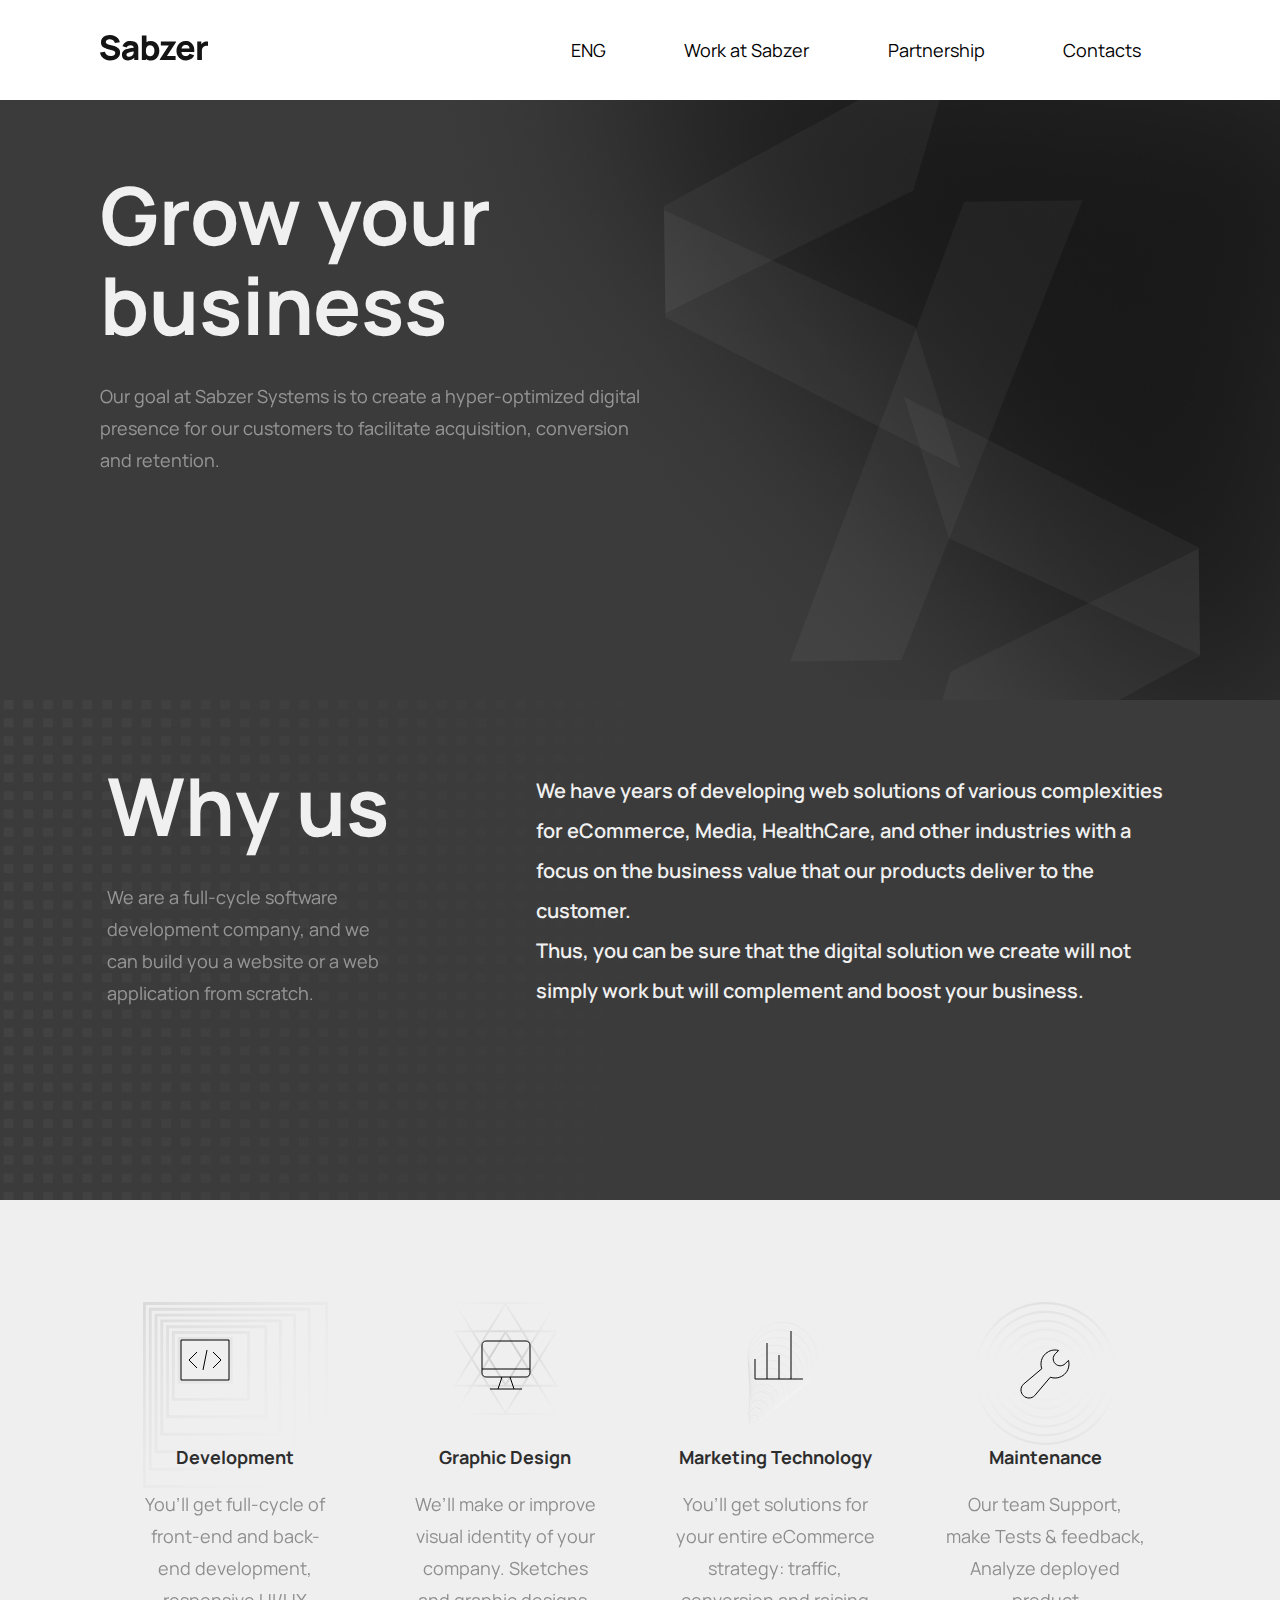
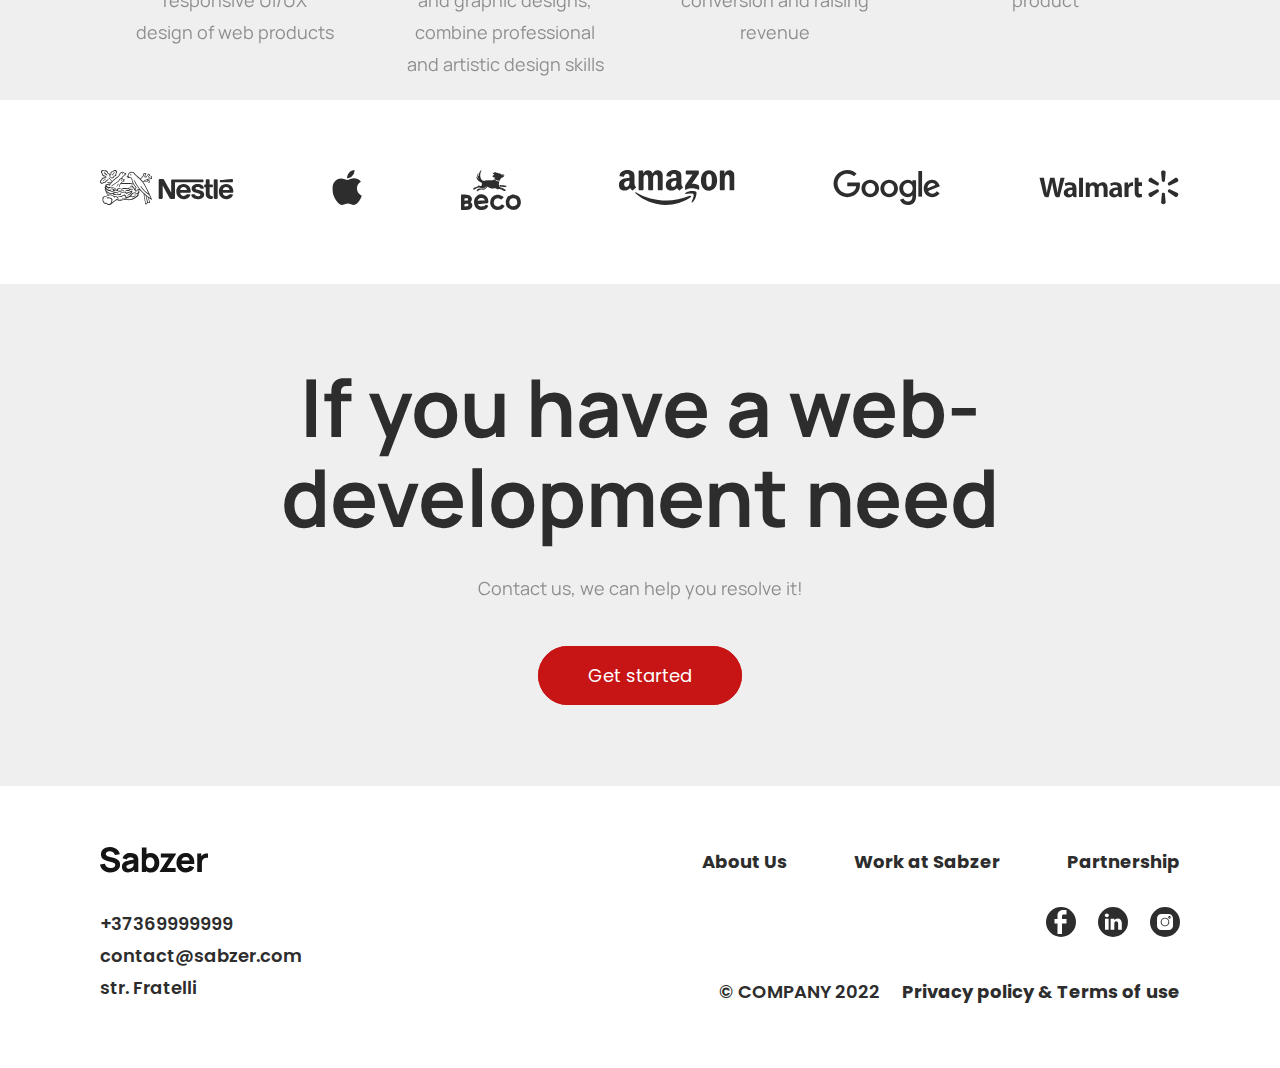
==== commit 39a59210: "." ====
--- a/index.html
+++ b/index.html
@@ -1,194 +1,221 @@
 <!DOCTYPE html>
 <html lang="en">
-
-<head>
-    <meta charset="UTF-8">
-    <meta http-equiv="X-UA-Compatible" content="IE=edge">
-    <meta name="viewport" content="width=device-width, initial-scale=1.0">
-    <link rel="stylesheet" href="./style/css.css">
+  <head>
+    <meta charset="UTF-8" />
+    <meta http-equiv="X-UA-Compatible" content="IE=edge" />
+    <meta name="viewport" content="width=device-width, initial-scale=1.0" />
+    <link rel="stylesheet" href="../assets/styles/css.css" />
     <title>Document</title>
-</head>
-
-<body>
+  </head>
+
+  <body>
     <!--------------------------------------bara de navigare------------------------------------------>
     <nav class="navbar">
-        
-                <div class="logo">
-                    <a href="#">
-                        <img src="./img/logo.svg" alt="Sabzer">
-                    </a>
-                </div>
-                <ul class="menu">
-                    <li><a href="#" class="menu-btn">ENG</a></li>
-                    <li><a href="work_at.html" class="menu-btn">Work at Sabzer</a></li>
-                    <li><a href="#" class="menu-btn">Partnership</a></li>
-                    <li><a href="contacts.html" class="menu-btn">Contacts</a></li>
-                </ul>
-                <div class="burgher">
-                    <div class="line1"></div>
-                    <div class="line2"></div>
-                    <div class="line3"></div>
-                </div>
-           
+      <div class="logo">
+        <a href="#">
+          <img src="../assets/images/logo.svg" alt="Sabzer" />
+        </a>
+      </div>
+      <ul class="menu">
+        <li><a href="#" class="menu-btn">ENG</a></li>
+        <li>
+          <a href="./pages/work/work.html" class="menu-btn">Work at Sabzer</a>
+        </li>
+        <li><a href="#" class="menu-btn">Partnership</a></li>
+        <li>
+          <a href="./pages/contacts/contacts.html" class="menu-btn">Contacts</a>
+        </li>
+      </ul>
+      <div class="burgher">
+        <div class="line1"></div>
+        <div class="line2"></div>
+        <div class="line3"></div>
+      </div>
     </nav>
 
     <!--------------------------------------background------------------------------------------>
     <section class="intro">
-        <div class="container">
-            <div class="info">
-                <div class="title">Grow your business</div>
-                <div class="text">Our goal at Sabzer Systems is to create a hyper-optimized digital presence for our
-                    customers to facilitate acquisition, conversion and retention.</div>
-            </div>
-        </div>
-    </section>
-    
+      <div class="container">
+        <div class="info">
+          <div class="title">Grow your business</div>
+          <div class="text">
+            Our goal at Sabzer Systems is to create a hyper-optimized digital
+            presence for our customers to facilitate acquisition, conversion and
+            retention.
+          </div>
+        </div>
+      </div>
+    </section>
+
     <section class="intro-1">
-        <div class="container">
-            <div class="row">
-
-                <div class="info">
-                    <div class="title">Why us</div>
-                    <div class="text">We are a full-cycle software development company, and we can build you a website
-                        or a
-                        web application from scratch.</div>
-                </div>
-
-                <div class="info-1">
-                    <div>We have years of developing web solutions of various complexities for eCommerce, Media,
-                        HealthCare, and other industries with a focus on the business value that our products deliver to
-                        the customer. </div>
-                    <div>Thus, you can be sure that the digital solution we create will not simply work but will
-                        complement and boost your business. </div>
-                </div>
-            </div>
-        </div>
+      <div class="container">
+        <div class="row">
+          <div class="info">
+            <div class="title">Why us</div>
+            <div class="text">
+              We are a full-cycle software development company, and we can build
+              you a website or a web application from scratch.
+            </div>
+          </div>
+
+          <div class="info-1">
+            <div>
+              We have years of developing web solutions of various complexities
+              for eCommerce, Media, HealthCare, and other industries with a
+              focus on the business value that our products deliver to the
+              customer.
+            </div>
+            <div>
+              Thus, you can be sure that the digital solution we create will not
+              simply work but will complement and boost your business.
+            </div>
+          </div>
+        </div>
+      </div>
     </section>
 
     <!--------------------------------------servicii------------------------------------------>
 
     <section class="servicii">
-        <div class="container">
-            <div class="services">
-                <div class="service">
-                    <div class="box">
-                        <img src="./img/development.svg" alt="">
-                    </div>
-                    <div class="title">Development</div>
-                    <div class="text">You’ll get full-cycle of front-end and back-end development, responsive UI/UX
-                        design of web products</div>
-
-                </div>
-                <div class="service">
-                    <div class="box">
-                        <img src="./img/graphic.svg" alt="">
-                    </div>
-
-                    <div class="title">Graphic Design</div>
-                    <div class="text">We’ll make or improve visual identity of your company. Sketches and graphic
-                        designs, combine professional and artistic design skills</div>
-
-                </div>
-                <div class="service">
-                    <div class="box">
-                        <img src="./img/Marketing.svg" alt="">
-                    </div>
-
-                    <div class="title">Marketing Technology</div>
-                    <div class="text">You’ll get solutions for your entire eCommerce strategy: traffic, conversion and
-                        raising revenue</div>
-
-                </div>
-                <div class="service">
-                    <div class="box">
-                        <img src="./img/maintenance.svg" alt="">
-                    </div>
-
-                    <div class="title">Maintenance</div>
-                    <div class="text">Our team Support, make Tests & feedback,
-                        Analyze deployed product</div>
-
-                </div>
-            </div>
-        </div>
-    </section>
-
+      <div class="container">
+        <div class="services">
+          <div class="service">
+            <div class="box">
+              <img src="../assets/images/development.svg" alt="" />
+            </div>
+            <div class="title">Development</div>
+            <div class="text">
+              You’ll get full-cycle of front-end and back-end development,
+              responsive UI/UX design of web products
+            </div>
+          </div>
+          <div class="service">
+            <div class="box">
+              <img src="../assets/images/graphic.svg" alt="" />
+            </div>
+
+            <div class="title">Graphic Design</div>
+            <div class="text">
+              We’ll make or improve visual identity of your company. Sketches
+              and graphic designs, combine professional and artistic design
+              skills
+            </div>
+          </div>
+          <div class="service">
+            <div class="box">
+              <img src="../assets/images/Marketing.svg" alt="" />
+            </div>
+
+            <div class="title">Marketing Technology</div>
+            <div class="text">
+              You’ll get solutions for your entire eCommerce strategy: traffic,
+              conversion and raising revenue
+            </div>
+          </div>
+          <div class="service">
+            <div class="box">
+              <img src="../assets/images/maintenance.svg" alt="" />
+            </div>
+
+            <div class="title">Maintenance</div>
+            <div class="text">
+              Our team Support, make Tests & feedback, Analyze deployed product
+            </div>
+          </div>
+        </div>
+      </div>
+    </section>
 
     <!--------------------------------------logos------------------------------------------>
 
-
     <section class="logos">
-        <div class="container">
-            <div class="log">
-                <div class="box_img"><img  src="./img/Nestle.svg" alt=""></div>
-                <div class="box_img"><img  src="./img/Apple.svg" alt=""></div>
-                <div class="box_img"><img  src="./img/Beco.svg" alt=""></div>
-                <div class="box_img"><img  src="./img/Amazon.svg" alt=""></div>
-                <div class="box_img"><img  src="./img/Google.svg" alt=""></div>
-                <div class="box_img"><img  src="./img/Walmart.svg" alt=""></div>
-
-            </div>
-        </div>
-
+      <div class="container">
+        <div class="log">
+          <div class="box_img">
+            <img src="../assets/images/Nestle.svg" alt="" />
+          </div>
+          <div class="box_img">
+            <img src="../assets/images/Apple.svg" alt="" />
+          </div>
+          <div class="box_img">
+            <img src="../assets/images/Beco.svg" alt="" />
+          </div>
+          <div class="box_img">
+            <img src="../assets/images/Amazon.svg" alt="" />
+          </div>
+          <div class="box_img">
+            <img src="../assets/images/Google.svg" alt="" />
+          </div>
+          <div class="box_img">
+            <img src="../assets/images/Walmart.svg" alt="" />
+          </div>
+        </div>
+      </div>
     </section>
 
     <!--------------------------------------baner------------------------------------------>
 
     <section class="baner">
-        <div class="container">
-            <div class="title">If you have a web-development need</div>
-            <div class="text">Contact us, we can help you resolve it!</div>
-            <div class="btn">
-                <a href="contact_us.html">Get started</a>
-            </div>
-        </div>
-    </section>
-
+      <div class="container">
+        <div class="title">If you have a web-development need</div>
+        <div class="text">Contact us, we can help you resolve it!</div>
+        <div class="btn">
+          <a href="./pages/formPage/formPage.html">Get started</a>
+        </div>
+      </div>
+    </section>
 
     <!--------------------------------------footer------------------------------------------>
 
     <section class="footer">
-        <div class="container">
-            <div class="footer_info">
-
-                <div class="footer_left">
-                <a href="#">
-                    <img class="logo_footer" src="./img/logo.svg" alt="Sabzer">
-                </a>
-                <div>+37369999999</div>
-                <div>contact@sabzer.com</div>
-                <div>str. Fratelli</div>
-            </div>
-
-            <div class="footer_right">
-
-                <ul class="line1">
-                    <li><a href="">About Us</a></li>
-                    <li><a href="">Work at Sabzer</a></li>
-                    <li><a href="">Partnership</a></li>
-                </ul>
-
-                <ul class="line2">
-                    <li><a href=""><img src="./img/Facebook.svg"></a></li>
-                    <li><a href=""><img src="./img/Linkedin.svg" alt=""></a></li>
-                    <li><a href=""><img src="./img/Instagram.svg" alt=""></a></li>
-                </ul>
-
-                <ul class="line2 privacy">
-                    <li>© COMPANY 2022</li>
-                    <li><a href="#">Privacy policy & Terms of use</a></li>
-                </ul>
-
-            </div>
-
-            </div>
-        </div>
-
-
-    </section>
-
-
-    <script src="js.js"></script>
-</body>
-
-</html> +      <div class="container">
+        <div class="footer_info">
+          <div class="footer_left">
+            <a href="#">
+              <img
+                class="logo_footer"
+                src="../assets/images/logo.svg"
+                alt="Sabzer"
+              />
+            </a>
+            <div>+37369999999</div>
+            <div>contact@sabzer.com</div>
+            <div>str. Fratelli</div>
+          </div>
+
+          <div class="footer_right">
+            <ul class="line1">
+              <li><a href="">About Us</a></li>
+              <li><a href="">Work at Sabzer</a></li>
+              <li><a href="">Partnership</a></li>
+            </ul>
+
+            <ul class="line2">
+              <li>
+                <a href=""><img src="../assets/images/Facebook.svg" /></a>
+              </li>
+              <li>
+                <a href=""
+                  ><img src="../assets/images/Linkedin.svg" alt=""
+                /></a>
+              </li>
+              <li>
+                <a href=""
+                  ><img src="../assets/images/Instagram.svg" alt=""
+                /></a>
+              </li>
+            </ul>
+
+            <ul class="line2 privacy">
+              <li>© COMPANY 2022</li>
+              <li><a href="#">Privacy policy & Terms of use</a></li>
+            </ul>
+          </div>
+        </div>
+      </div>
+    </section>
+
+    <script src="index.js"></script>
+    <script src="https://smtpjs.com/v3/smtp.js" defer></script>
+  </body>
+</html>
--- a/assets/styles/css.css
+++ b/assets/styles/css.css
@@ -0,0 +1,1357 @@
+@import url('https://fonts.googleapis.com/css2?family=Manrope:wght@400;600;700&family=Poppins:wght@400;600;700&display=swap');
+* {
+    margin: 0;
+    padding: 0;
+    box-sizing: border-box;
+    text-decoration: none;
+}
+
+*,
+*::after,
+*::before {
+    box-sizing: inherit;
+}
+
+body {
+    font-family: 'Manrope';
+    font-size: 16px;
+    font-weight: 400;
+    line-height: 1.2;
+    color: #2D2D2D;
+    margin: 0 auto;
+    max-width: 2560px;
+}
+
+.container,
+.navbar {
+    margin: 0 100px;
+    
+}
+
+/*silizare bara de navigare__________________________________________________________________________________________*/
+
+nav {
+    display: flex;
+    justify-content: space-between;
+    align-items: center;
+    height: 100px;
+    background-color: #FFFFFF;
+    margin-bottom: 0;
+}
+
+.menu {
+    display: flex;
+    justify-content: space-around;
+    width: 60%;
+ 
+
+}
+
+.menu li {
+    list-style: none;
+
+}
+
+.menu a {
+    color: #000000;
+    text-decoration: none;
+    line-height: 32px;
+    font-weight: 400;
+    font-size: 18px;
+    transition: all 0.4s ease ;
+    -moz-transition: transform all 0.4s ease;
+    -o-transition: transform all 0.4s ease;
+    -webkit-transition: transform all 0.4s ease;
+
+}
+
+.menu a:hover {
+    padding: 38px 60px;
+    background: rgba(210, 210, 210, 0.27);
+    border-radius: 16px;
+}
+
+.burgher {
+    display: none;
+    cursor: pointer;
+    transition: all 0.3s ease;
+    -moz-transition: transform all 0.3s ease;
+    -o-transition: transform all 0.3s ease;
+    -webkit-transition: transform all 0.3s ease;
+}
+
+.burgher div {
+    width: 25px;
+    height: 3px;
+    background-color: #2D2D2D;
+    margin: 5px;
+    transition: all 0.3s ease;
+    -moz-transition: transform all 0.3s ease;
+    -o-transition: transform all 0.3s ease;
+    -webkit-transition: transform all 0.3s ease;
+}
+
+.burgher:hover {
+    transform: scale(1.2);
+}
+
+@keyframes navLinkFade {
+    from {
+        opacity: 0;
+        transform: translateX(50px);
+    }
+
+    to {
+        opacity: 1;
+        transform: translateX(0px);
+    }
+}
+
+.toggle .line1 {
+    transform: rotate(-45deg) translate(-5px, 6px);
+}
+
+.toggle .line2 {
+    opacity: 0;
+}
+
+.toggle .line3 {
+    transform: rotate(45deg) translate(-5px, -6px);
+}
+
+/*silizare background__________________________________________________________________________________________*/
+
+.intro {
+    height: 600px;
+    background: url(../images/header.jpg) no-repeat center;
+    background-size: cover;
+}
+
+
+.intro .info {
+    width: 564px;
+    padding-top: 70px;
+}
+
+.title {
+    font-weight: 700;
+    font-size: 500%;
+    line-height: 90px;
+    color: #F0F0F0;
+
+}
+
+.text {
+    margin-top: 30px;
+    font-weight: 400;
+    font-size: 18px;
+    line-height: 32px;
+    color: #F0F0F0;
+    opacity: 0.5;
+
+}
+
+.row {
+    display: flex;
+    flex-flow: row wrap;
+    justify-content: center;
+    padding-top: 109px;
+    height: 250px;
+}
+
+.intro-1 {
+    height: 500px;
+    background: url(../images/why.jpg) no-repeat center;
+    background-size: cover;
+}
+
+.intro-1 .info {
+    max-width: 283px;
+    margin-right: 146px;
+    flex: 1;
+}
+
+.row .info-1 {
+
+    flex: 1;
+    max-width: 638px;
+    font-weight: 600;
+    font-size: 20px;
+    line-height: 40px;
+    padding-top: 10px;
+    color: #F0F0F0;
+}
+
+/*silizare servicii__________________________________________________________________________________________*/
+
+
+.servicii {
+    height: 500px;
+    background-color: #EFEFEF;
+}
+
+.services,
+.D_info {
+    display: flex;
+    flex-direction: row;
+    justify-content: space-around;
+    flex-wrap: wrap;
+    padding-top: 102px;
+
+}
+
+.service {
+    width: 200px;
+    height: 268px;
+    box-sizing: border-box;
+
+}
+
+.service .title {
+    font-weight: 700;
+    font-size: 18px;
+    line-height: 32px;
+    text-align: center;
+    color: #2D2D2D;
+}
+
+.service .text {
+    margin-top: 15px;
+    font-weight: 400;
+    font-size: 18px;
+    line-height: 32px;
+    text-align: center;
+    color: #2D2D2D;
+    opacity: 0.5;
+}
+
+.service .box {
+    text-align: center;
+    height: 139px;
+
+
+}
+
+.service .box img {
+    background-size: cover;
+    display: inline-block;
+}
+
+
+
+/*silizare logos__________________________________________________________________________________________*/
+
+.logos {
+    height: 100%;
+}
+
+
+.log {
+    display: flex;
+    flex-direction: row;
+    justify-content: space-between;
+    flex-wrap: wrap;
+    padding: 60px 0px;
+}
+.box_img{
+    box-sizing: border-box;
+    justify-content: space-between;
+    text-align: center;
+    padding: 10px 0 10px 0;
+}
+
+.box_img img {
+
+    background-size: cover;
+
+}
+
+/*silizare baner__________________________________________________________________________________________*/
+
+.baner {
+    text-align: center;
+    background-color: #EFEFEF;
+    height: 100%;
+}
+
+.baner .title {
+    color: #2D2D2D;
+    padding-top: 78px;
+
+}
+
+.baner .text {
+    color: #2D2D2D;
+}
+
+.btn {
+    padding: 56px 0 94px 0;
+
+}
+
+.btn a,
+.button {
+    text-align: center;
+    padding: 16px 49px;
+    background-color: #C71414;
+    border-radius: 32px;
+    text-decoration: none;
+    color: #FFFFFF;
+    font-family: 'Poppins';
+    font-weight: 400;
+    font-size: 18px;
+    line-height: 32px;
+    border: 1px solid #C71414;
+    transition: all 0.3s ease-in-out;
+    -moz-transition: transform all 0.3s ease;
+    -o-transition: transform all 0.3s ease;
+    -webkit-transition: transform all 0.3s ease;
+}
+
+.btn a:hover,
+.button:hover {
+    box-sizing:content-box;
+    background-color: #FFFFFF;
+    color: #C71414;
+
+}
+
+
+
+
+/*silizare footer__________________________________________________________________________________________*/
+
+.footer {
+    height: 100%;
+}
+
+.logo_footer {
+    margin-bottom: 24px;
+}
+
+.footer_info,
+.contact_row {
+    display: flex;
+    flex-flow: row wrap;
+    padding: 60px 0;
+    justify-content: space-between;
+    font-family: 'Poppins';
+    font-weight: 600;
+    font-size: 18px;
+    line-height: 32px;
+
+}
+
+.footer_right li {
+    list-style: none;
+    display: inline-block;
+}
+
+.footer_right li a {
+    text-align: right;
+    display: block;
+    color: #2D2D2D;
+    font-size: 18px;
+    margin-left: 63px;
+    font-weight: 700;
+    line-height: 24px;
+
+}
+
+.line2 {
+    text-align: right;
+    margin-top: 29px;
+}
+
+.line2 li {
+    list-style: none;
+    display: inline-block;
+}
+
+.line2 li a {
+
+    display: block;
+    color: #2D2D2D;
+    margin-left: 18px;
+
+}
+
+
+/*silizare background page Contact Us __________________________________________________________________________________________*/
+
+.intro_2 {
+    height: 100%;
+    background: url(../images/1.png) no-repeat center;
+    background-size: cover;
+    background-color: #EFEFEF;
+}
+
+.intro_2 .tile {
+    color: #2D2D2D;
+}
+
+.intro_2 .info {
+    width: 728px;
+    padding-top: 70px;
+}
+
+.intro_2 .title {
+
+    color: #2D2D2D;
+
+}
+
+.intro_2 .text {
+
+    color: #2D2D2D;
+
+
+}
+.intro_2 .btn{
+--bs-btn-border-width: 0;
+margin-top: 32px;
+}
+
+
+/*silizare Description_________________________________________________________________________________________*/
+
+
+.description {
+    background-color: #EFEFEF;
+    height: 100%;
+}
+
+.general {
+    padding-top: 73px;
+}
+
+.general .title {
+    color: #2D2D2D;
+    text-align: center;
+}
+
+.general .text {
+    color: #2D2D2D;
+    text-align: center;
+}
+
+.subtitle {
+    font-family: 'Manrope';
+    font-weight: 700;
+    font-size: 60px;
+    line-height: 32px;
+    color: #000000;
+    padding-top: 53px;
+
+}
+
+
+
+.D_info {
+    padding: 53px 0 48px 0;
+    justify-content: space-between;
+}
+
+.d_item {
+    width: 230px;
+    box-sizing: border-box;
+
+}
+
+.d_item .title {
+    font-weight: 700;
+    font-size: 18px;
+    line-height: 32px;
+    text-align: left;
+    color: #2D2D2D;
+}
+
+.d_item .text {
+    margin-top: 0px;
+    font-weight: 400;
+    font-size: 18px;
+    line-height: 32px;
+    text-align: left;
+    color: #2D2D2D;
+    opacity: 0.5;
+}
+
+.D_info .text {
+    margin-top: 0;
+    text-align: left;
+
+    width: 230px;
+    box-sizing: border-box;
+}
+
+
+
+
+/*silizare FORM CONTACT uS_________________________________________________________________________________________*/
+
+.contact_us .subtitle {
+    text-align: center;
+    padding: 80px 0;
+}
+
+.contact_form {
+    background-color: #EFEFEF;
+    height: 100%;
+}
+
+.container .form {
+    padding-top: 0;
+    padding-right: 125px;
+}
+
+.form .title {
+    color: #2D2D2D;
+    width: 100%;
+
+}
+
+.form .text {
+    letter-spacing: 0.25px;
+    color: #404040;
+    opacity: 0.99;
+    width: 498px;
+    height: 88px;
+    padding-top: 6px;
+    font-weight: 700;
+    line-height: 28px;
+
+
+}
+
+.container .row {
+    padding: 61px 0 90px;
+    height: unset;
+    max-width: 100%;
+    
+}
+
+
+.row .form {
+    flex: 1;
+}
+.row .form_2{
+    flex: 1;
+}
+
+form {
+   
+    width: 307px;
+    margin-right: 126px;
+    padding: 14px 0 60px 0;
+}
+
+.input-group {
+    margin-bottom: 12px;
+    position: relative;
+}
+
+input,
+textarea,
+.select {
+    width: 100%;
+    padding: 10px 10px 10px 10px;
+    outline: 0;
+    border: 1px solid #D1D1D1;
+    color: rgba(0, 0, 0, 0.500);
+    background-color: #FFFFFF;
+    font-size: 14px;
+    box-sizing: border-box;
+}
+
+label {
+
+    height: 100%;
+    position: absolute;
+    align-items: center;
+    color: rgba(0, 0, 0, 0.500);
+    bottom: -10px;
+    left: 40px;
+    right: 0;
+    transition: 0.2s;
+    font-size: 14px;
+    -moz-transition: transform all 0.2s ease;
+    -o-transition: transform all 0.2s ease;
+    -webkit-transition: transform all 0.2s ease;
+}
+
+.input-group img {
+    padding-right: 5px;
+    position: inherit;
+    margin-left: -30px;
+    opacity: unset;
+}
+
+
+.columne {
+    display: flex;
+    align-items: center;
+    justify-content: space-between;
+}
+
+.columne .input-group {
+    flex-basis: 45%;
+}
+
+input:focus~label,
+input:valid~label,
+textarea:focus~label,
+textarea:valid~label {
+    opacity: 0;
+}
+
+.checkbox {
+    display: inline-flex;
+    align-items: center;
+    cursor: pointer;
+    color: #404040;
+    opacity: 1;
+    font-size: 14px;
+    line-height: 28px;
+
+}
+
+
+.checkbox a,
+.text a {
+    color: #4743E0;
+
+}
+
+.checkbox__input {
+    height: 24px;
+    width: 24px;
+    margin: 10px 15px 0 -40px;
+    border: 1px solid #D1D1D1;
+}
+
+.checkbox__box {
+    margin-top: 15px;
+
+}
+
+.button {
+    padding: 16px 77px;
+    
+}
+.button_contact{
+    margin: 48px 0 0 0;
+}
+
+
+/*
+.selector{
+    width: 100%;
+    
+}
+#selectField{
+    display: flex;
+    justify-content: space-between;
+    cursor: pointer;
+    align-items: center;
+    margin-bottom: 10px;
+    position: relative;
+    
+    
+    
+}
+#selectField p
+{
+    opacity: 0.5;
+    margin-left: 30px;
+}
+#arrowIcon{
+    width: 15px;
+    transition: 0.3s ease-in-out;
+   
+}
+.icon_1{
+    padding-right: 5px;
+    position: absolute !important;
+    margin-left: 0 !important;
+}
+#list{
+    width: 100%;
+    background: rgb(255, 255, 255);
+    border-radius: 6px;
+    overflow: hidden;
+    
+
+}
+.option{
+    width: 100%;
+    padding: 10px 20px  ;
+    font-size: 14px;
+    list-style: none;
+    cursor: pointer;
+    box-sizing: border-box;
+}
+.option:hover{
+    background-color:#EFEFEF ;
+}
+
+.hide{
+    display: none;
+}
+
+.rotate{
+    transform: rotate(180deg);
+}
+
+
+
+*/
+
+
+.dropdown{
+    position: relative;
+}
+.dropdown * {
+    box-sizing: border-box;
+}
+.select{
+    width: 100%;
+    display: flex;
+    justify-content: space-between;
+    align-items: center;
+    cursor: pointer;
+    transition: 0.3s;
+}
+
+
+.selected{
+    position: relative;
+    margin-left: 30px;
+}
+.icon_1{
+
+    position: absolute !important;
+    margin-left: -30px !important;
+}
+.caret{
+    width: 0;
+    height: 0;
+    border-left: 5px solid transparent;
+    border-right: 5px solid transparent;
+    border-top: 6px solid #050505;
+    transition: 0.3s;
+}
+.caret-rotate{
+    transform: rotate(180deg);
+}
+.list{
+    list-style: none;
+    padding: 0.2rem 0.5rem;
+    background: #FFFFFF;
+    position: absolute;
+    top: 3rem;
+    left: 50%;
+    width: 100%;
+    transform: translateX(-50%);
+    opacity: 0;
+    display: none;
+    transition: 0.3s;
+    z-index: 1;
+}
+.list li{
+    padding: 5px;
+    cursor: pointer;
+}
+.list li:hover{
+    background: #D1D1D1;
+}
+.active{
+    background:#D1D1D1;
+}
+.list-open{
+    display: block;
+    opacity: 1;
+}
+
+
+
+
+
+
+
+
+
+
+
+.now{
+    display: none;
+}
+
+
+.form_succes{
+    text-align: center;
+    display: none;
+}
+.form_succes .title{
+    color: #2D2D2D;
+    padding-top: 266px;
+
+  
+}
+.form_succes .text{
+    color: #404040;
+    padding-bottom: 280px;
+}
+
+._error{
+    box-shadow: 0 0 5px red;
+
+}
+.contact_form{
+    position: relative;
+}
+.contact_form::after{
+    content: "";
+    position: absolute;
+    top: 0;
+    left: 0;
+    width: 100%;
+    height: 100%;
+    background: rgba(51, 51, 51, 0.6) url("../images/Loading.gif") center / 60px no-repeat;
+    opacity: 0;
+    visibility: hidden;
+    transition: all 0.5s ease 0s;
+}
+
+.contact_form._sending::after{
+    opacity: 1;
+    visibility: visible;
+}
+
+
+
+
+/*silizare _Contacts_________________________________________________________________________________________*/
+
+
+
+.contacts {
+    background-color: #EFEFEF;
+    height: 100%;
+}
+
+.contacts .row {
+    padding-top: 86px;
+    justify-content: space-between;
+}
+
+.contact_title {
+    flex: 1;
+    font-size: 18px;
+    line-height: 32px;
+    font-weight: 600;
+    margin-right: 30px;
+}
+
+.contact_title img {
+    margin-bottom: 60px;
+}
+
+.contact_info {
+    flex: 1;
+    font-weight: 500;
+    font-size: 20px;
+    line-height: 40px;
+    color: #404040;
+    padding-top: 11px;
+    max-width: 535px;
+}
+
+
+/*silizare _Work background_________________________________________________________________________________________*/
+
+.work_background {
+    height: 100%;
+    background-color: #EFEFEF;
+    padding-bottom: 10px;
+}
+
+.work_background .title {
+    color: #2D2D2D;
+    max-width: 530px;
+    padding-top: 82px;
+}
+
+.work_background .btn {
+    padding: 42px 0 79px 0;
+}
+
+.btn .refer {
+    color: #2B2B2B;
+    background-color: transparent;
+    border: 1px solid #2D2D2D;
+    border-radius: 32px;
+    margin-left: 18px;
+}
+
+.work_background .text {
+    margin-top: 0;
+    color: #2D2D2D;
+    text-align: right;
+}
+
+.job {
+    height: 155px;
+    background-color: #F7F7F7;
+    margin-top: 26px;
+}
+
+.job .info {
+    padding: 40px 0 40px 40px;
+}
+
+.job .job_title {
+    padding-bottom: 11px;
+    font-weight: 600;
+    font-size: 18px;
+    line-height: 32px;
+
+}
+
+.job .text {
+    text-align: left;
+}
+
+.refer_friend {
+    width: 100%;
+    height: 200px;
+    background-color: #FFFFFF;
+    margin: 94px 0 93px 0;
+}
+
+.refer_friend .row {
+    justify-content: space-between;
+    padding-top: 80px;
+    
+
+}
+
+.refer_title {
+    font-weight: 700;
+    font-size: 41px;
+    line-height: 32px;
+    color: #000000;
+}
+
+.refer_info .text {
+    text-align: left;
+}
+
+.refer_friend .btn {
+    margin: 16px 0 0 0;
+    align-items: center;
+    padding: 0 !important;
+}
+
+
+
+#button_contact{
+    margin-top: 60px;
+}
+
+
+/*responsive----------------------------------------------------*/
+
+
+@media screen and (max-width:1200px) {
+    .box_img{
+        width: 30%;
+        align-items: center;
+    }
+    }
+
+    @media screen and (max-width:1100px) {
+        .refer_friend{
+            height: 100%;
+            
+        }
+        .refer_friend .row{
+            padding: 0;
+        }
+        .btn .refer{
+    margin: 0;
+        }
+        .refer_title{
+            font-size: 35px;
+            line-height: 45px
+        }
+    }
+    
+
+@media screen and (max-width:1040px) {
+    .row .info-1{
+    font-size: 14px;
+    line-height: 30px;
+    }
+
+    .servicii{
+        height: 100%;
+    }
+    .service {
+        width: 40%;
+        height: 100%;
+        justify-content: space-between;
+        margin-top: 30px;
+    }
+    .services{
+        padding-top: 0;
+    }
+    .container{
+        padding:60px 0 60px 0;
+    }
+    
+
+}
+
+@media screen and (max-width:1024px) {
+    .menu {
+        width: 80%;
+    }
+
+    .subtitle {
+        font-size: 30px;
+        line-height: normal;
+        padding-top: 53px;
+    
+    }
+
+
+    .contact_us .subtitle{
+        font-size: 60px;
+    }
+    
+    .contact_form .form_succes .title{
+        padding-top: 100px;
+    }
+    .contact_form .form_succes .text {
+        padding-bottom: 100px;
+    }
+     .contacts .row{
+        display: unset;
+    }
+    .contact_info {
+        font-size: 14px;
+    }
+    .contact_title img {
+        margin-bottom: 30px;
+        width: 50%;
+    }
+
+}
+
+@media screen and (max-width:915px) {
+    .menu {
+        width: 60%;
+    }
+
+    .intro-1 .title{
+        font-size: 60px;
+
+    }
+    .intro-1 .text{
+        font-size: 14px;
+    }
+    .row .info-1{
+        font-size: 12px;
+        line-height: 25px;
+        }
+
+            .container{
+                padding:40px 0 40px 0;
+            }
+        
+
+
+}
+
+
+@media screen and (max-width:768px) {
+    body {
+        overflow-x: hidden;
+    }
+
+    .menu {
+        position: absolute;
+        right: 0px;
+        height: 50vh;
+        top: 100px;
+        background-color: #FFFFFF;
+        display: flex;
+        flex-direction: column;
+        align-items: center;
+        width: 60%;
+        transform: translateX(100%);
+        transition: transform 0.5s ease-in;
+        -moz-transition: transform all 0.5s ease-in;
+        -o-transition: transform all 0.5s ease-in;
+        -webkit-transition: transform all 0.5s ease-in;
+        display: none;
+    }
+    .nav-active {
+        transform: translateX(0%);
+    }
+    
+
+    .menu a:hover {
+        padding: 0;
+        background: transparent;
+    }
+
+    .menu li {
+        opacity: 0;
+    }
+
+    .burgher {
+        display: block;
+    }
+    .nav-active{
+        display: flex;
+    }
+
+
+    .intro .info{
+        width: 265px;
+        padding-top: 35px;
+        
+    }
+    .intro-1 .title ,.title{
+        font-size: 40px;
+        line-height: 45px;
+    }
+    .intro-1 .text,.info-1{
+        padding-top: 10px;
+        
+    }
+    
+    .intro{
+        height: 50vh;
+    }
+    .intro-1{
+        height: 100%;
+       
+    }
+    .intro-1 .info{
+        margin-right: 40px;
+    }
+    .intro-1 .row{
+        padding: 40px 0 40px 0;
+        display:inline-table;
+    }
+    .row .info-1{
+        line-height: 20px;
+    }
+
+
+
+    .service .box{
+        height: 100px;
+    }
+    .service .box img{
+        width: 100px;
+       
+    }
+   
+    .text,
+    .service .text{
+        margin: 0;
+        font-size: 12px;
+        line-height: 25px;
+
+    }
+    .service .title{
+        font-size: 14px;
+    }
+
+    .box_img{
+        width: 35%;
+    }
+    .btn a, .button{
+        font-size: 16px;
+        padding: 10px 30px;
+       }
+       .btn{
+        padding: 25px 0 45px 0;
+       }
+
+       .footer_info,
+       .contact_row {
+           padding: 0;
+        
+       }
+   
+       .footer_right li a {
+           margin-left: 5px;
+           
+       }
+       .line1{
+           text-align: right;
+       }
+   .footer_info ul li a  ,div{
+       justify-content: space-between;
+       font-size: 12px;
+   }
+
+   .intro_2 .text {
+    width: 50%;
+    opacity: 1;
+}
+.intro_2 .info {
+    padding-top: 25px;
+    width: 100%;
+}
+
+.d_item .text , .d_item .title{
+    font-size: 12px;
+}
+.subtitle{
+    font-size: 18px;
+    padding-top: 20px;
+}
+.D_info{
+    padding-top: 10px;
+}
+.general{
+    padding-top: 25px;
+}
+.contact_us .subtitle{
+    font-size: 40px;
+    padding: 40px 0;
+}
+
+.container .row{
+    justify-content: left;
+    display: unset;
+}
+
+.container .form , .container .text {
+    width: 100%;
+
+}
+.now{
+    display: none!important;
+}
+  
+.container{
+    padding:30px 0 30px 0;
+}
+    
+}
+
+
+@media screen and (max-width:650px) {
+    .footer_info{
+        display: unset;
+    flex-flow: unset;
+ justify-content: none;
+
+    }
+    .line1{
+        text-align: left;
+    }
+    .line2 {
+        text-align: left;
+        margin-top: 10px;
+    }
+    .footer_right li a {
+        margin: 10px 10px 0 0;
+        
+    }
+    .line2 li{
+        padding-right: 10px;
+    }
+    .privacy li{
+        font-size: 10px;
+    }
+    .privacy li a{
+        padding-bottom: 20px;
+    }
+    
+}
+
+@media screen and (max-width:545px) {
+    .container .form , .container .text {
+        padding:0;
+    }
+}
+
+
+@media screen and (max-width:460px) {
+
+    .container,
+    .navbar {
+        margin: 0 25px;
+    }
+    .service .box img{
+        transform: scale(0.7);
+    }
+    .box_img{
+        width: 100%;
+    }
+    .box_img img{
+        transform: scale(0.7);
+    }
+    .footer{
+        height: 100%;
+    }
+    .intro_2 .text {
+        width: 100%;
+    }
+    .contact_us .subtitle{
+        font-size: 30px;
+        padding: 20px 0;
+    }
+    .form_2 form{
+        width: 100%;
+    }
+}
+
+
+
+
+
+
+
+
+
+
+
+
+
+
+
+
+
+
+
+
+    
+   
+    
+    
+    
+           
+      
+            
+            
+         
+     
+          
+            
+            
+
+           
+              
+         
+            
+          
+            
+            
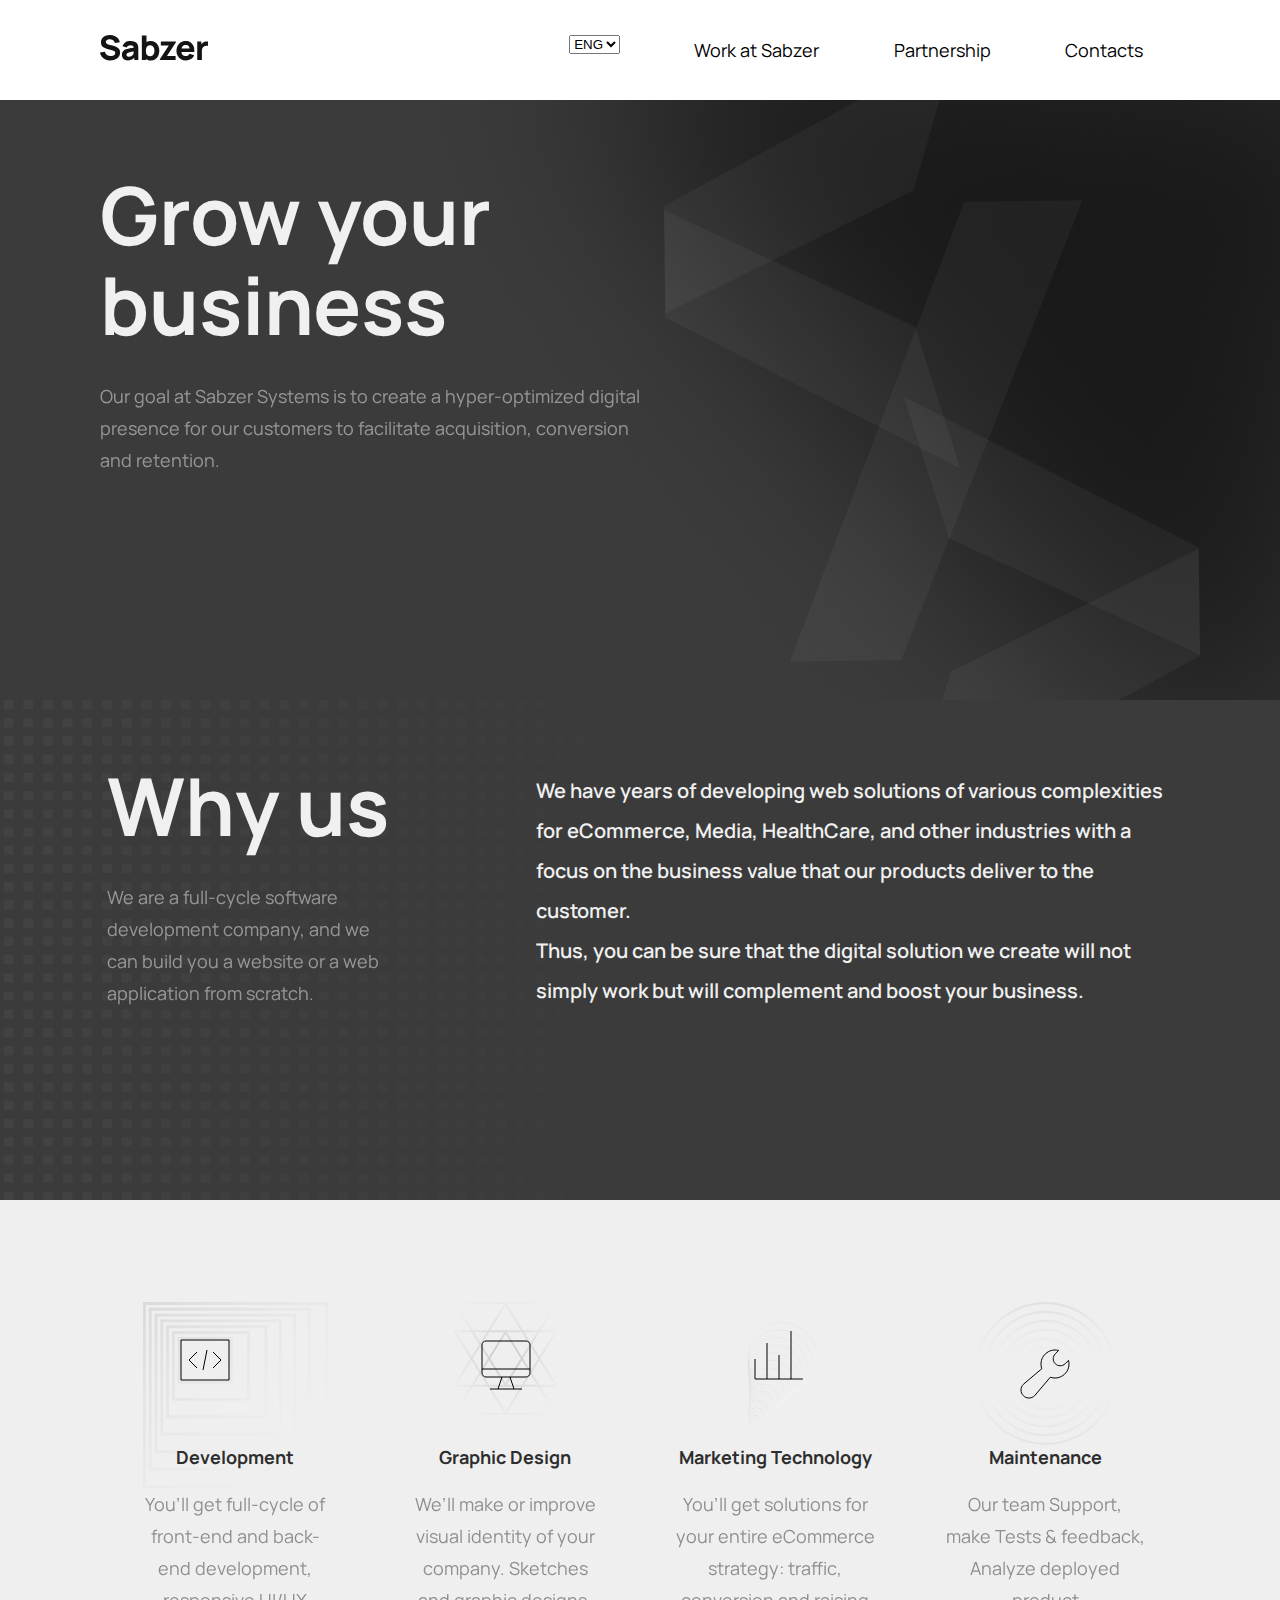
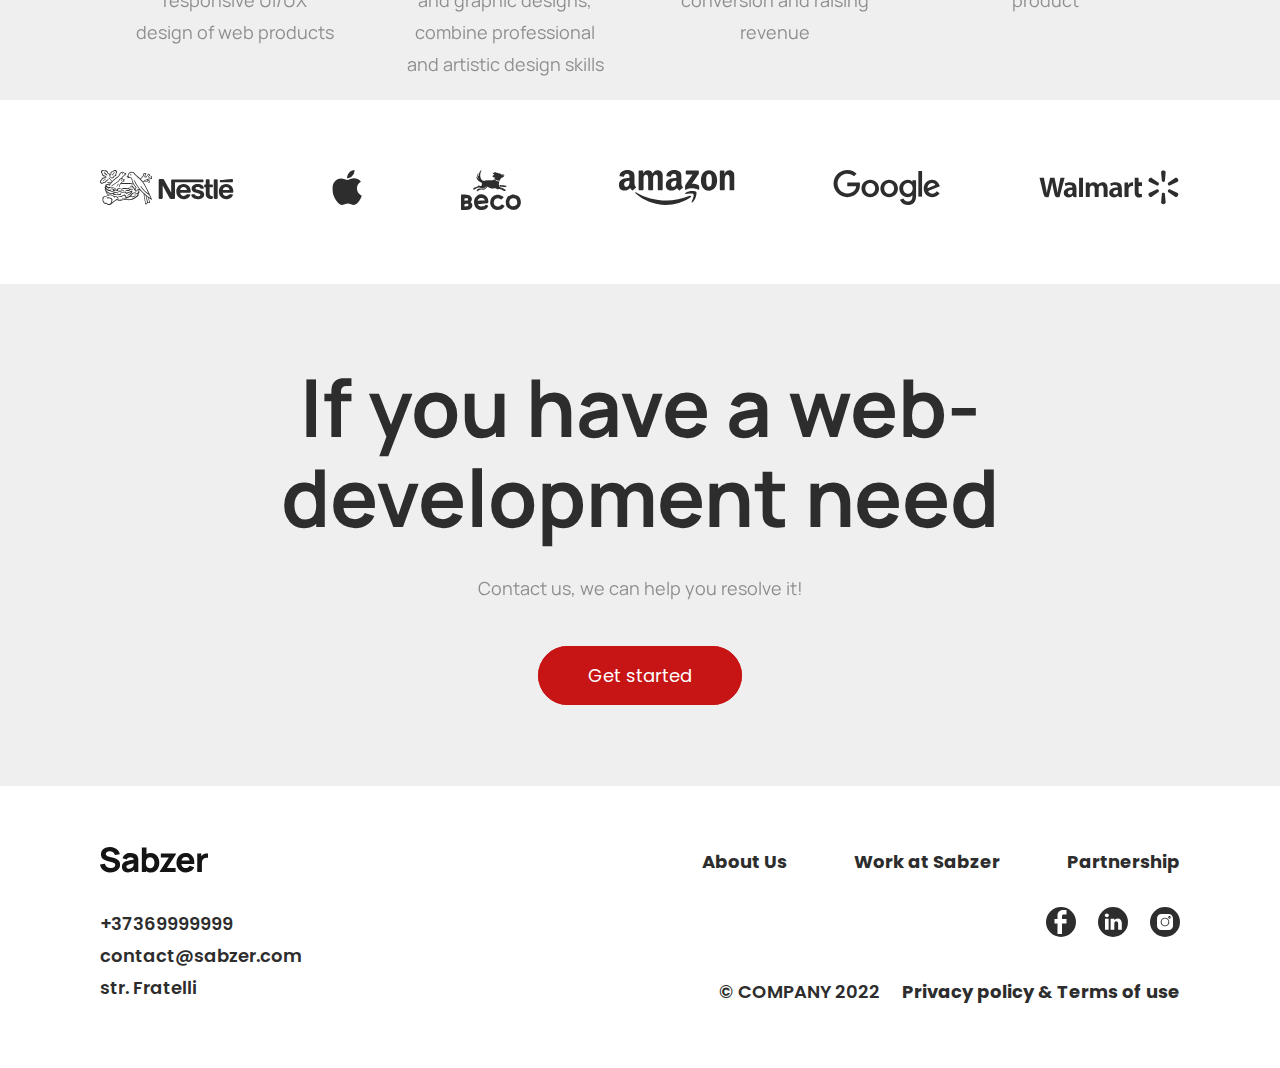
==== commit 2aa0bb98: "ReferFriendForm" ====
--- a/index.html
+++ b/index.html
@@ -13,17 +13,24 @@
     <nav class="navbar">
       <div class="logo">
         <a href="#">
-          <img src="../assets/images/logo.svg" alt="Sabzer" />
+          <img src="./assets/images/logo.svg" alt="Sabzer" />
         </a>
       </div>
       <ul class="menu">
-        <li><a href="#" class="menu-btn">ENG</a></li>
         <li>
-          <a href="./pages/work/work.html" class="menu-btn">Work at Sabzer</a>
+          <select name="langue" id="languages">
+            <option value="volvo">ENG</option>
+            <option value="saab">Ro</option>
+            <option value="opel">DE</option>
+            <option value="audi">TR</option>
+          </select>
+        </li>
+        <li>
+          <a href="./src/pages/work/work.html" class="menu-btn">Work at Sabzer</a>
         </li>
         <li><a href="#" class="menu-btn">Partnership</a></li>
         <li>
-          <a href="./pages/contacts/contacts.html" class="menu-btn">Contacts</a>
+          <a href="./src/pages/contacts/contacts.html" class="menu-btn">Contacts</a>
         </li>
       </ul>
       <div class="burgher">
@@ -81,7 +88,7 @@
         <div class="services">
           <div class="service">
             <div class="box">
-              <img src="../assets/images/development.svg" alt="" />
+              <img src="./assets/images/development.svg" alt="" />
             </div>
             <div class="title">Development</div>
             <div class="text">
@@ -91,7 +98,7 @@
           </div>
           <div class="service">
             <div class="box">
-              <img src="../assets/images/graphic.svg" alt="" />
+              <img src="./assets/images/graphic.svg" alt="" />
             </div>
 
             <div class="title">Graphic Design</div>
@@ -103,7 +110,7 @@
           </div>
           <div class="service">
             <div class="box">
-              <img src="../assets/images/Marketing.svg" alt="" />
+              <img src="./assets/images/Marketing.svg" alt="" />
             </div>
 
             <div class="title">Marketing Technology</div>
@@ -114,7 +121,7 @@
           </div>
           <div class="service">
             <div class="box">
-              <img src="../assets/images/maintenance.svg" alt="" />
+              <img src="./assets/images/maintenance.svg" alt="" />
             </div>
 
             <div class="title">Maintenance</div>
@@ -132,22 +139,22 @@
       <div class="container">
         <div class="log">
           <div class="box_img">
-            <img src="../assets/images/Nestle.svg" alt="" />
-          </div>
-          <div class="box_img">
-            <img src="../assets/images/Apple.svg" alt="" />
-          </div>
-          <div class="box_img">
-            <img src="../assets/images/Beco.svg" alt="" />
-          </div>
-          <div class="box_img">
-            <img src="../assets/images/Amazon.svg" alt="" />
-          </div>
-          <div class="box_img">
-            <img src="../assets/images/Google.svg" alt="" />
-          </div>
-          <div class="box_img">
-            <img src="../assets/images/Walmart.svg" alt="" />
+            <img src="./assets/images/Nestle.svg" alt="" />
+          </div>
+          <div class="box_img">
+            <img src="./assets/images/Apple.svg" alt="" />
+          </div>
+          <div class="box_img">
+            <img src="./assets/images/Beco.svg" alt="" />
+          </div>
+          <div class="box_img">
+            <img src="./assets/images/Amazon.svg" alt="" />
+          </div>
+          <div class="box_img">
+            <img src="./assets/images/Google.svg" alt="" />
+          </div>
+          <div class="box_img">
+            <img src="./assets/images/Walmart.svg" alt="" />
           </div>
         </div>
       </div>
@@ -160,7 +167,7 @@
         <div class="title">If you have a web-development need</div>
         <div class="text">Contact us, we can help you resolve it!</div>
         <div class="btn">
-          <a href="./pages/formPage/formPage.html">Get started</a>
+          <a href="./src/pages/formPage/formPage.html">Get started</a>
         </div>
       </div>
     </section>
@@ -174,7 +181,7 @@
             <a href="#">
               <img
                 class="logo_footer"
-                src="../assets/images/logo.svg"
+                src="./assets/images/logo.svg"
                 alt="Sabzer"
               />
             </a>
@@ -192,16 +199,16 @@
 
             <ul class="line2">
               <li>
-                <a href=""><img src="../assets/images/Facebook.svg" /></a>
+                <a href=""><img src="./assets/images/Facebook.svg" /></a>
               </li>
               <li>
                 <a href=""
-                  ><img src="../assets/images/Linkedin.svg" alt=""
+                  ><img src="./assets/images/Linkedin.svg" alt=""
                 /></a>
               </li>
               <li>
                 <a href=""
-                  ><img src="../assets/images/Instagram.svg" alt=""
+                  ><img src="./assets/images/Instagram.svg" alt=""
                 /></a>
               </li>
             </ul>
@@ -215,7 +222,7 @@
       </div>
     </section>
 
-    <script src="index.js"></script>
+    <script src="./src/index.js"></script>
     <script src="https://smtpjs.com/v3/smtp.js" defer></script>
   </body>
 </html>
--- a/assets/styles/css.css
+++ b/assets/styles/css.css
@@ -52,7 +52,7 @@
 
 }
 
-.menu a {
+.menu-btn, .dropbtn {
     color: #000000;
     text-decoration: none;
     line-height: 32px;
@@ -65,7 +65,7 @@
 
 }
 
-.menu a:hover {
+.menu-btn:hover {
     padding: 38px 60px;
     background: rgba(210, 210, 210, 0.27);
     border-radius: 16px;
@@ -94,6 +94,41 @@
 .burgher:hover {
     transform: scale(1.2);
 }
+
+.dropbtn {
+    background-color:transparent;
+    border: none;
+    cursor: pointer;
+    font-family: 'Manrope';
+  }
+  
+  
+  
+  .dropdown-content {
+    display: none;
+    position: absolute;
+    width: 75px;
+    margin-left: -20px;
+    background-color: #f9f9f9;
+    box-shadow: 0px 8px 16px 0px rgba(0,0,0,0.2);
+    text-align: center;
+    z-index: 1;
+  }
+  
+  .dropdown-content a {
+    color: black;
+    padding: 12px 16px;
+    text-decoration: none;
+    display: block;
+  }
+  
+  .dropdown-content a:hover {background-color: #f1f1f1}
+  
+  .dropdown:hover .dropdown-content {
+    display: block;
+  }
+  
+ 
 
 @keyframes navLinkFade {
     from {
@@ -643,69 +678,6 @@
 }
 
 
-/*
-.selector{
-    width: 100%;
-    
-}
-#selectField{
-    display: flex;
-    justify-content: space-between;
-    cursor: pointer;
-    align-items: center;
-    margin-bottom: 10px;
-    position: relative;
-    
-    
-    
-}
-#selectField p
-{
-    opacity: 0.5;
-    margin-left: 30px;
-}
-#arrowIcon{
-    width: 15px;
-    transition: 0.3s ease-in-out;
-   
-}
-.icon_1{
-    padding-right: 5px;
-    position: absolute !important;
-    margin-left: 0 !important;
-}
-#list{
-    width: 100%;
-    background: rgb(255, 255, 255);
-    border-radius: 6px;
-    overflow: hidden;
-    
-
-}
-.option{
-    width: 100%;
-    padding: 10px 20px  ;
-    font-size: 14px;
-    list-style: none;
-    cursor: pointer;
-    box-sizing: border-box;
-}
-.option:hover{
-    background-color:#EFEFEF ;
-}
-
-.hide{
-    display: none;
-}
-
-.rotate{
-    transform: rotate(180deg);
-}
-
-
-
-*/
-
 
 .dropdown{
     position: relative;
@@ -828,13 +800,17 @@
 }
 
 
+#Professional_id{
+    display: none;
+}
+
 
 
 /*silizare _Contacts_________________________________________________________________________________________*/
 
 
 
-.contacts {
+.contacts, .refer {
     background-color: #EFEFEF;
     height: 100%;
 }
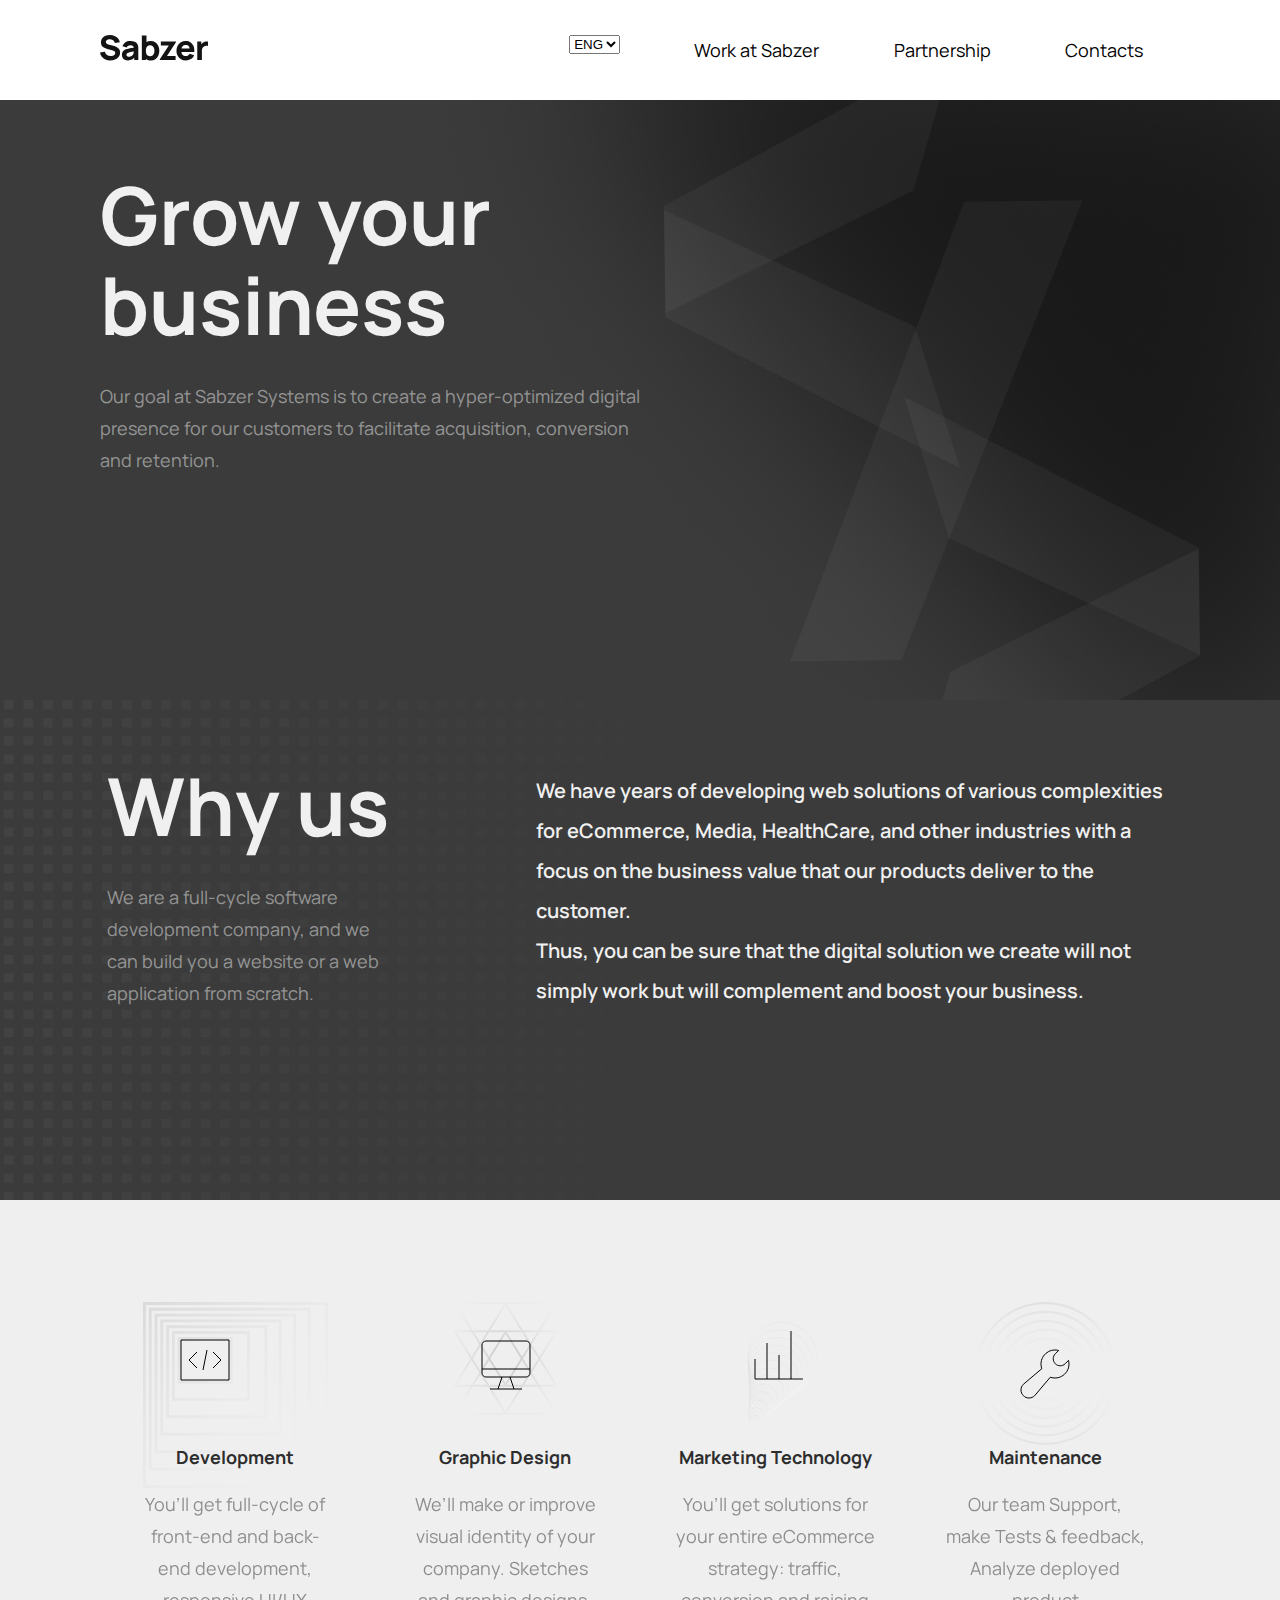
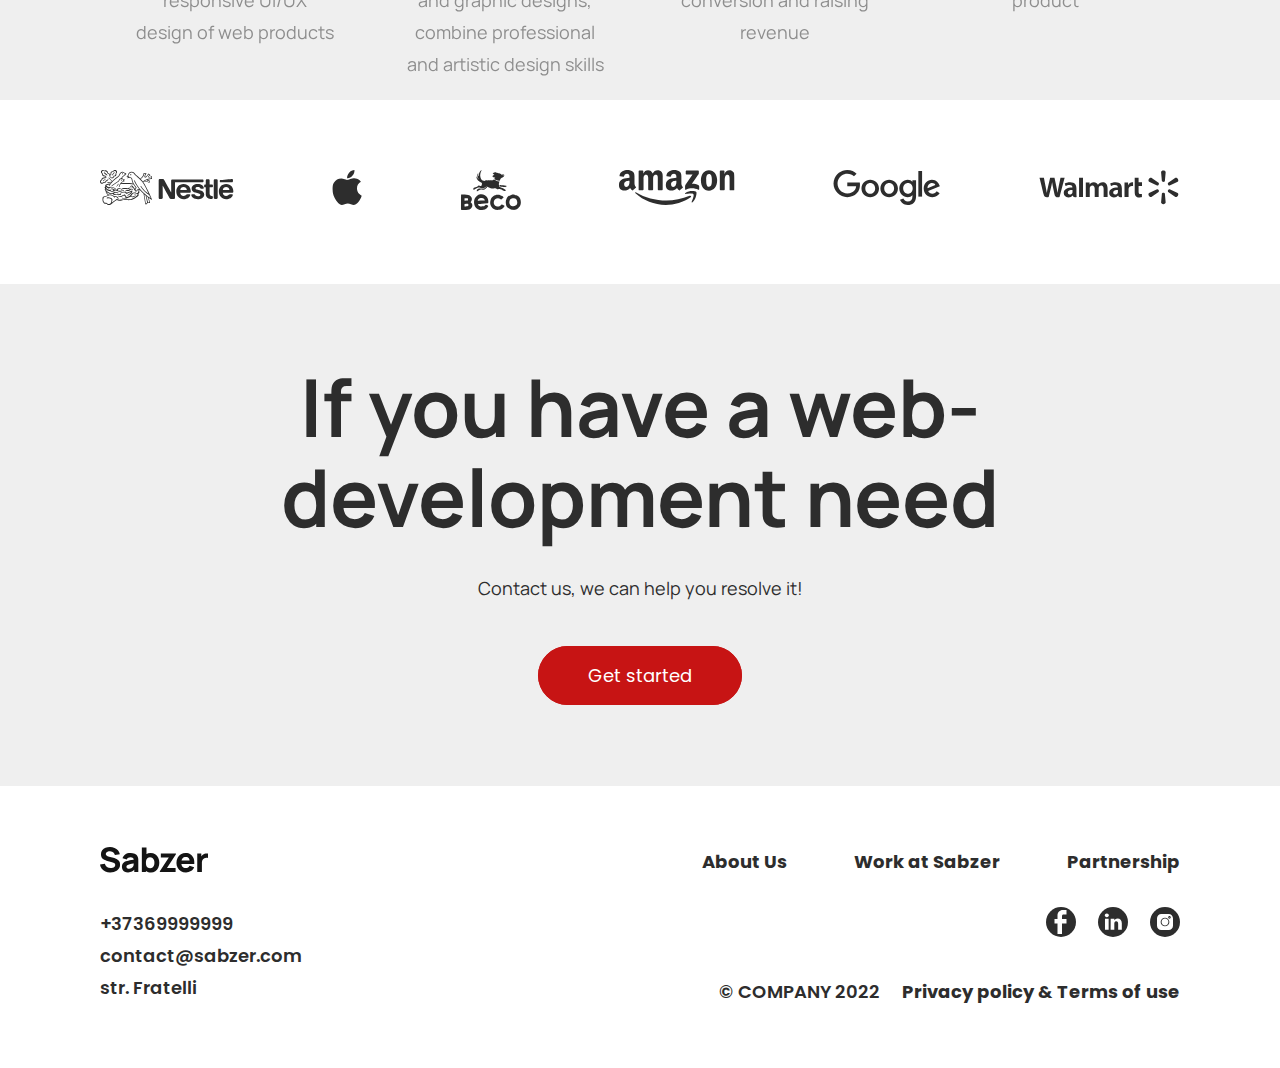
==== commit abaec043: "Keywords" ====
--- a/index.html
+++ b/index.html
@@ -4,7 +4,8 @@
     <meta charset="UTF-8" />
     <meta http-equiv="X-UA-Compatible" content="IE=edge" />
     <meta name="viewport" content="width=device-width, initial-scale=1.0" />
-    <link rel="stylesheet" href="../assets/styles/css.css" />
+    <meta name="keywords" content="front-end, back-end, eCommerce,  Development, Graphic Design, Marketing Technology, Maintenance, web-development" />
+    <link rel="stylesheet" href="./assets/styles/css.css" />
     <title>Document</title>
   </head>
 
--- a/assets/styles/css.css
+++ b/assets/styles/css.css
@@ -181,8 +181,7 @@
     font-weight: 400;
     font-size: 18px;
     line-height: 32px;
-    color: #F0F0F0;
-    opacity: 0.5;
+    color:rgb(240, 240, 240,0.5);
 
 }
 
@@ -871,7 +870,7 @@
 
 .work_background .text {
     margin-top: 0;
-    color: #2D2D2D;
+    color: rgb(45, 45, 45, 0.5);
     text-align: right;
 }
 
@@ -934,6 +933,136 @@
     margin-top: 60px;
 }
 
+
+
+
+
+
+
+
+
+
+
+
+.refer{
+    margin-bottom: 57px;
+}
+
+.referTitle h1{
+    font-weight: 700;
+    line-height: 90px;
+    font-size: 80px;
+    padding:72px 0 43px 0;
+}
+.referTitle h1{
+    text-align: center;
+    margin: auto;
+}
+
+.referForm form{
+    width: 307px ;
+    margin:auto;
+    padding: 0 0 100px 0;
+
+}
+form .button{
+    align-content: center;
+   
+}
+
+
+@media screen and (max-width: 1040px){
+.container {
+    padding:  0;
+}
+}
+
+@media screen and (max-width: 768px){
+
+
+.referTitle .btn {
+    padding: 56px 0 45px 0;
+}
+
+.referForm form{
+    width: 260px ;
+    margin: auto;
+    padding: 0 0 40px 0;
+
+}
+.referTitle h1{
+    font-size: 50px;
+    padding:60px 0 20px 0;
+}
+}
+
+@media screen and (max-width: 425px){
+    .referTitle h1{
+        font-size: 40px;
+        padding:30px 0 10px 0;
+    }
+}
+
+
+
+
+
+
+
+
+
+
+
+.bg-modal{
+    width: 100%;
+    height: 100%;
+    top: 0;
+    background-color:rgb(0,0,0,0.7);
+    position: absolute;
+    display: flex;
+    justify-content: center;
+    align-items: center;
+    display: none;
+}
+
+.modal-content{
+    width: 500px;
+    height: 300px;
+    background-color: white;
+    border-radius: 4px;
+    text-align: center;
+    padding: 20px;
+    position: relative;
+}
+.modal-content img{
+    width: 150px;
+    padding-bottom: 30px;
+    background-size: cover;
+    
+}
+.modal-content form{
+    margin: auto;
+    padding: 0;
+    align-items: center;
+}
+#close{
+    position: absolute;
+    top: 0;
+    right: 14px;
+    font-size: 42px;
+    transform: rotate(45deg);
+    cursor: pointer;
+}
+
+
+
+@media screen and (max-width: 425px){
+.modal-content {
+    width: 250px;
+    height: 250px;
+}
+
+}
 
 /*responsive----------------------------------------------------*/
 
@@ -1150,10 +1279,14 @@
     .box_img{
         width: 35%;
     }
-    .btn a, .button{
+    .button{
         font-size: 16px;
         padding: 10px 30px;
        }
+    .btn a{
+        font-size: 14px;
+    padding: 8px 20px;
+    }
        .btn{
         padding: 25px 0 45px 0;
        }
